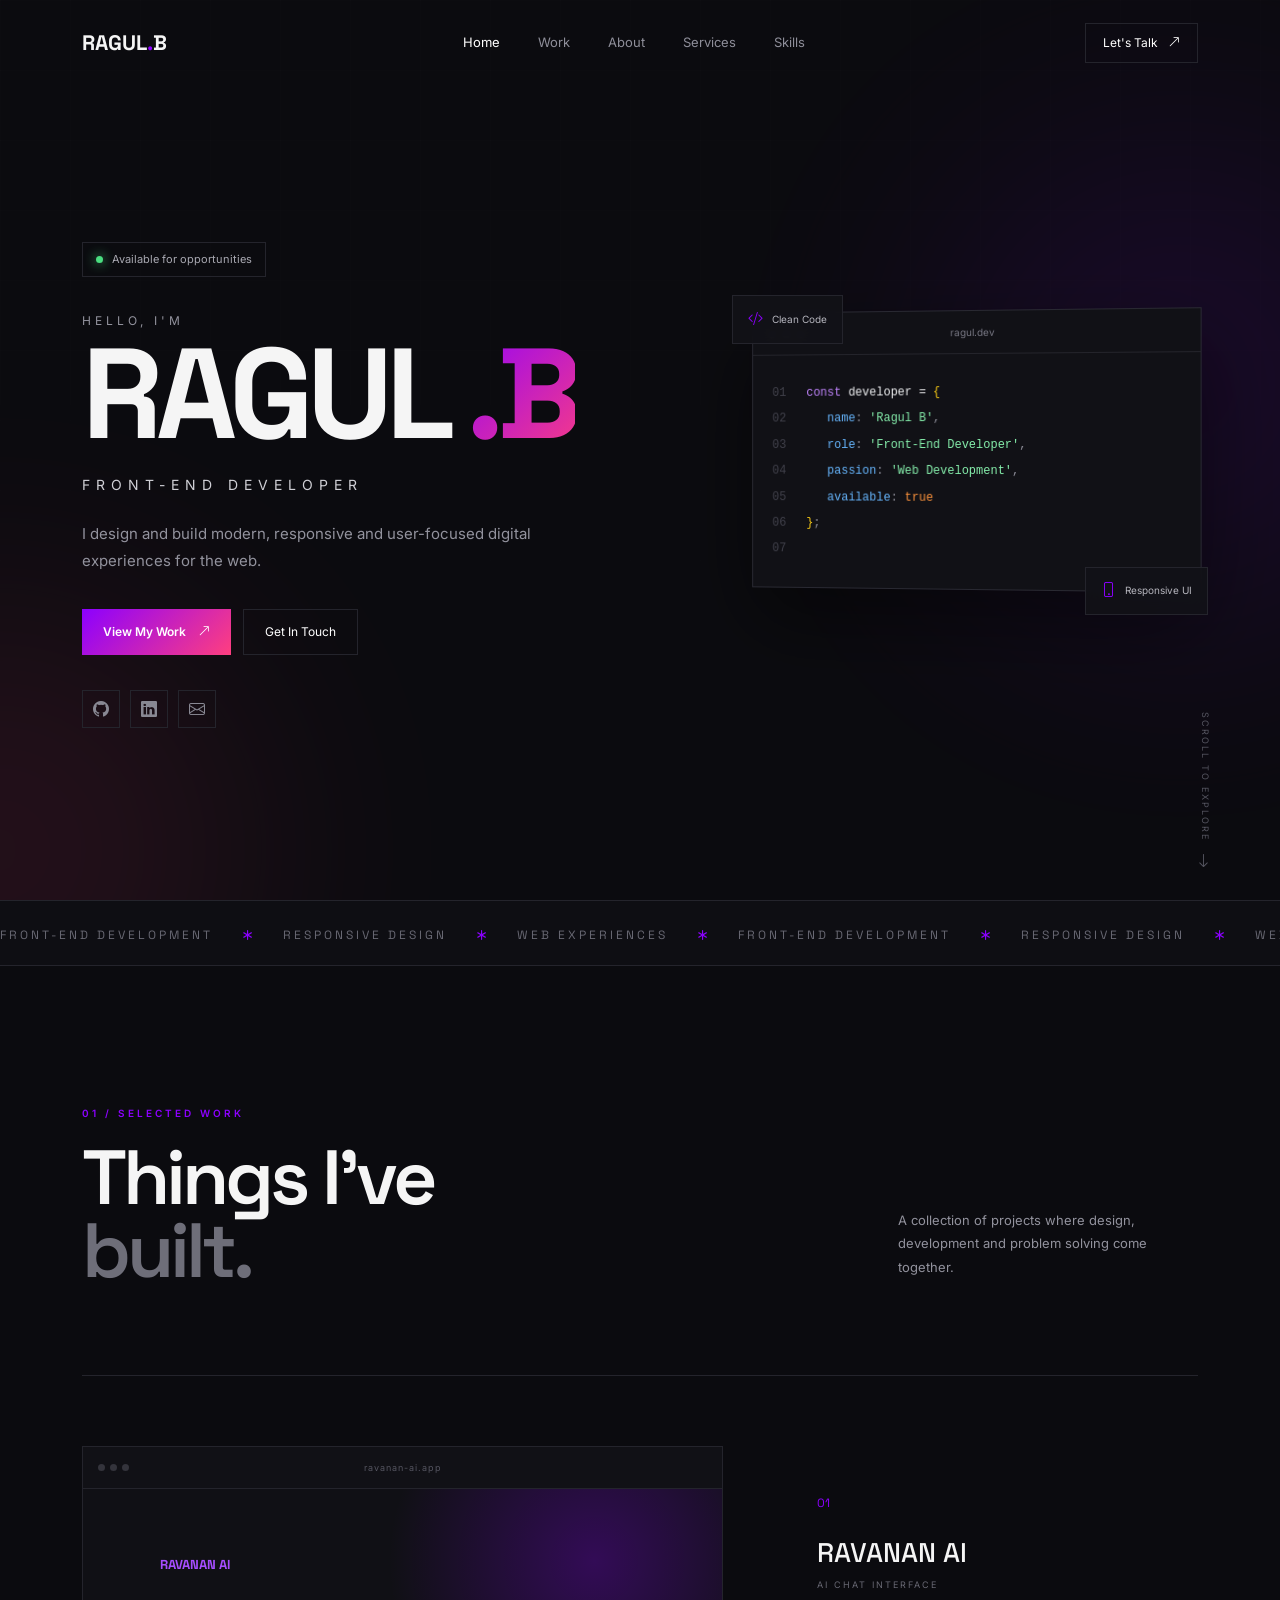
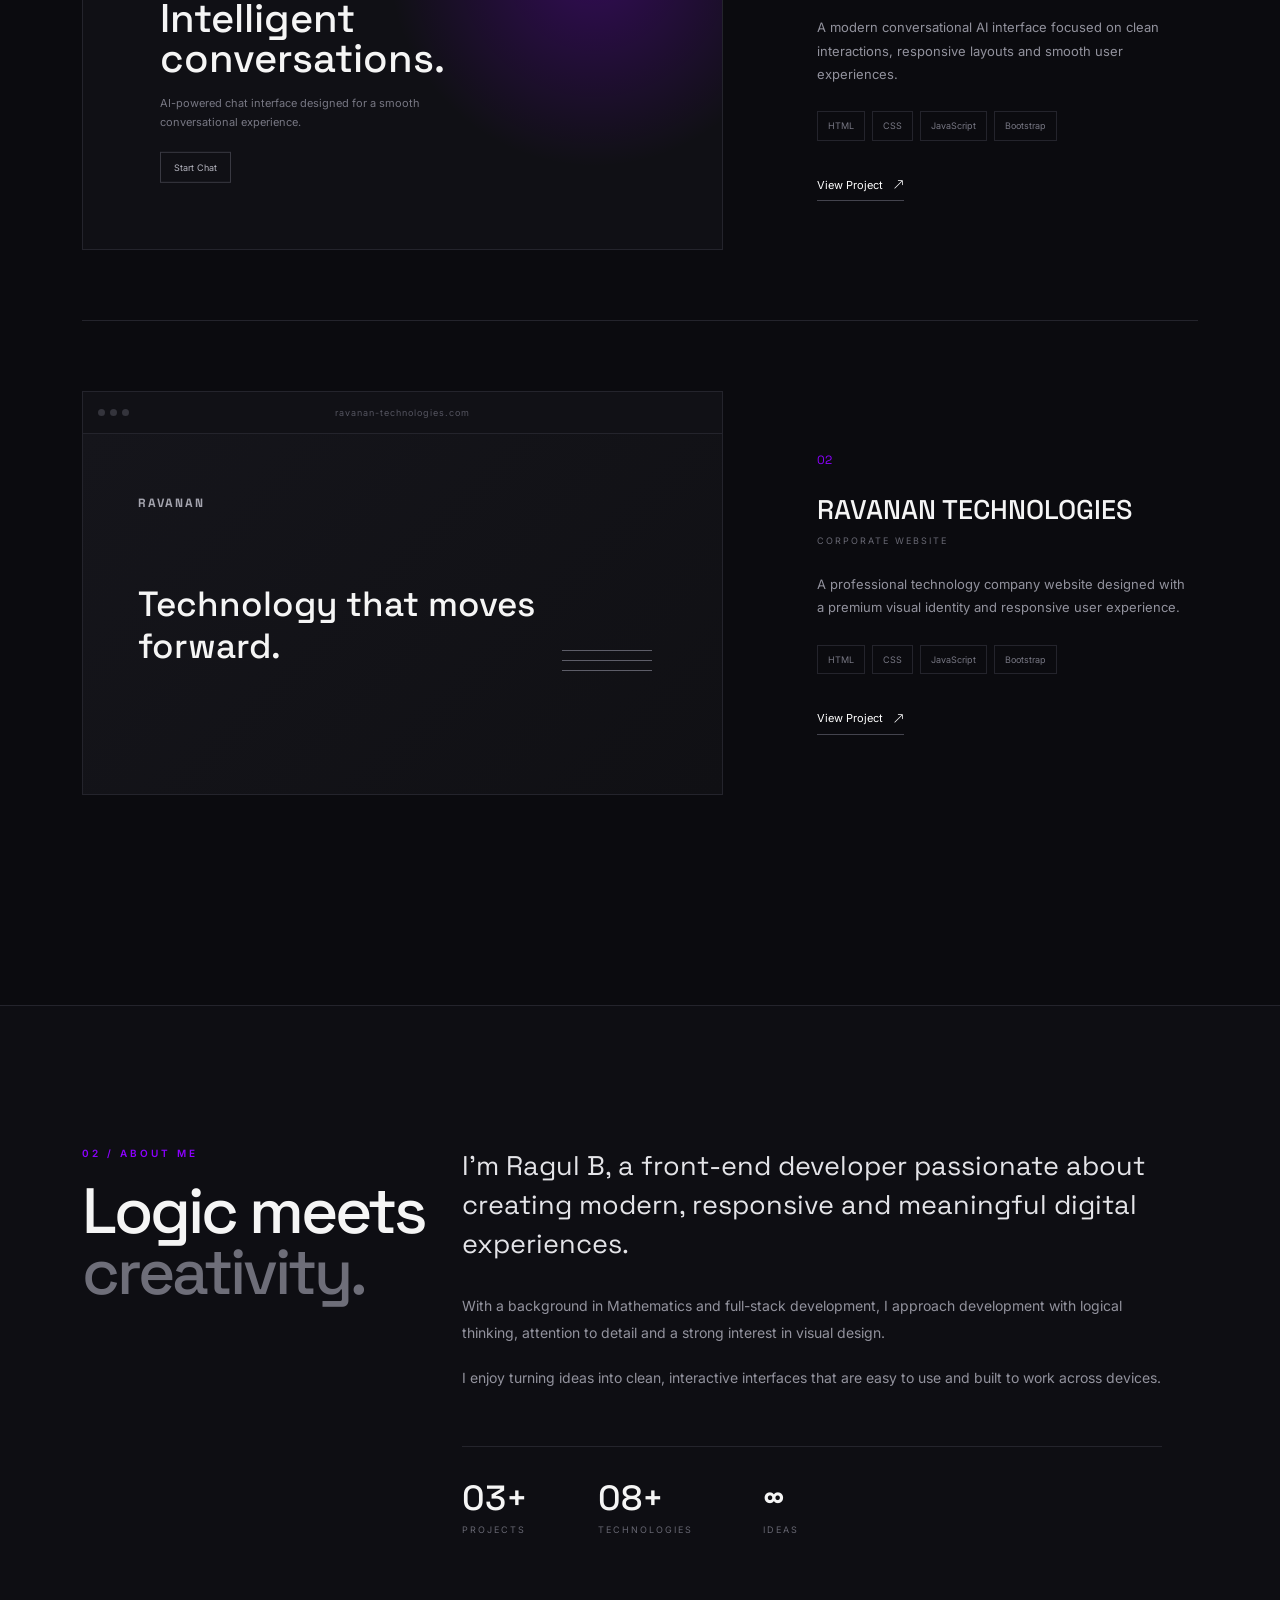
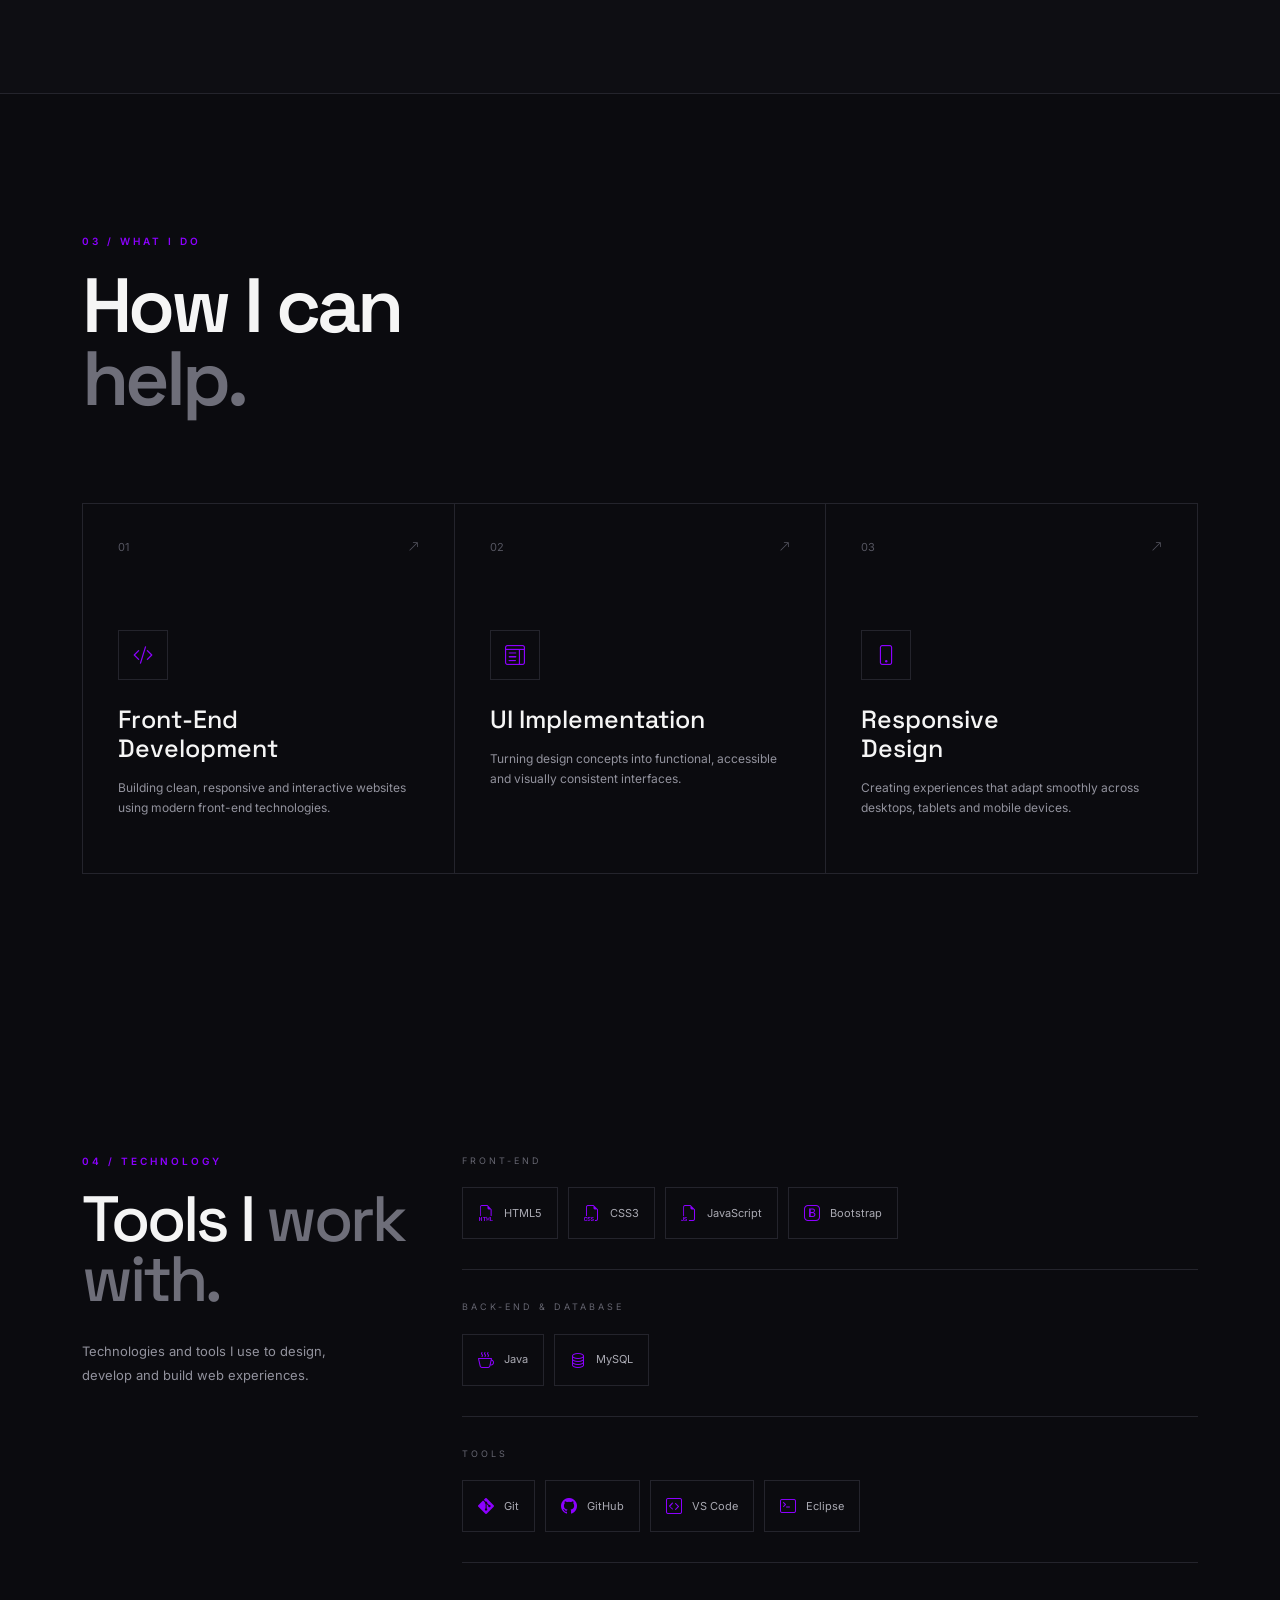
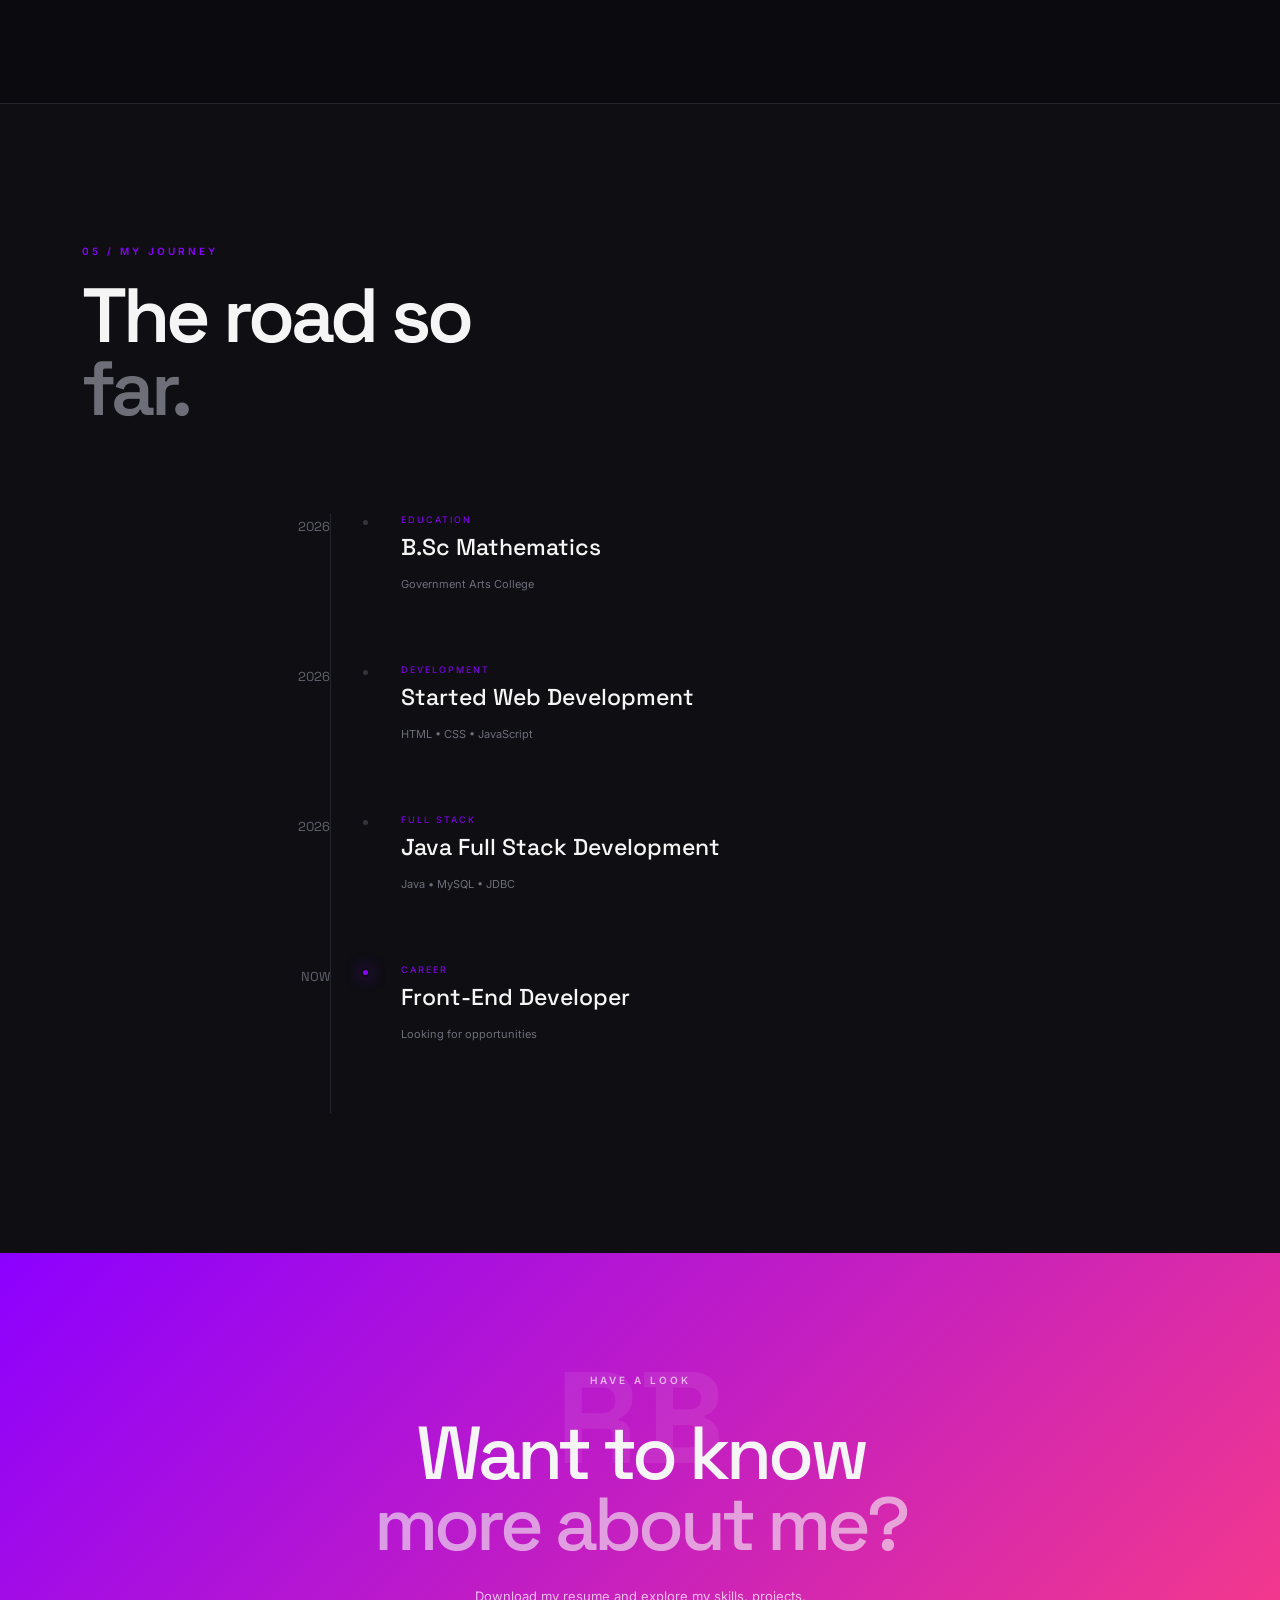
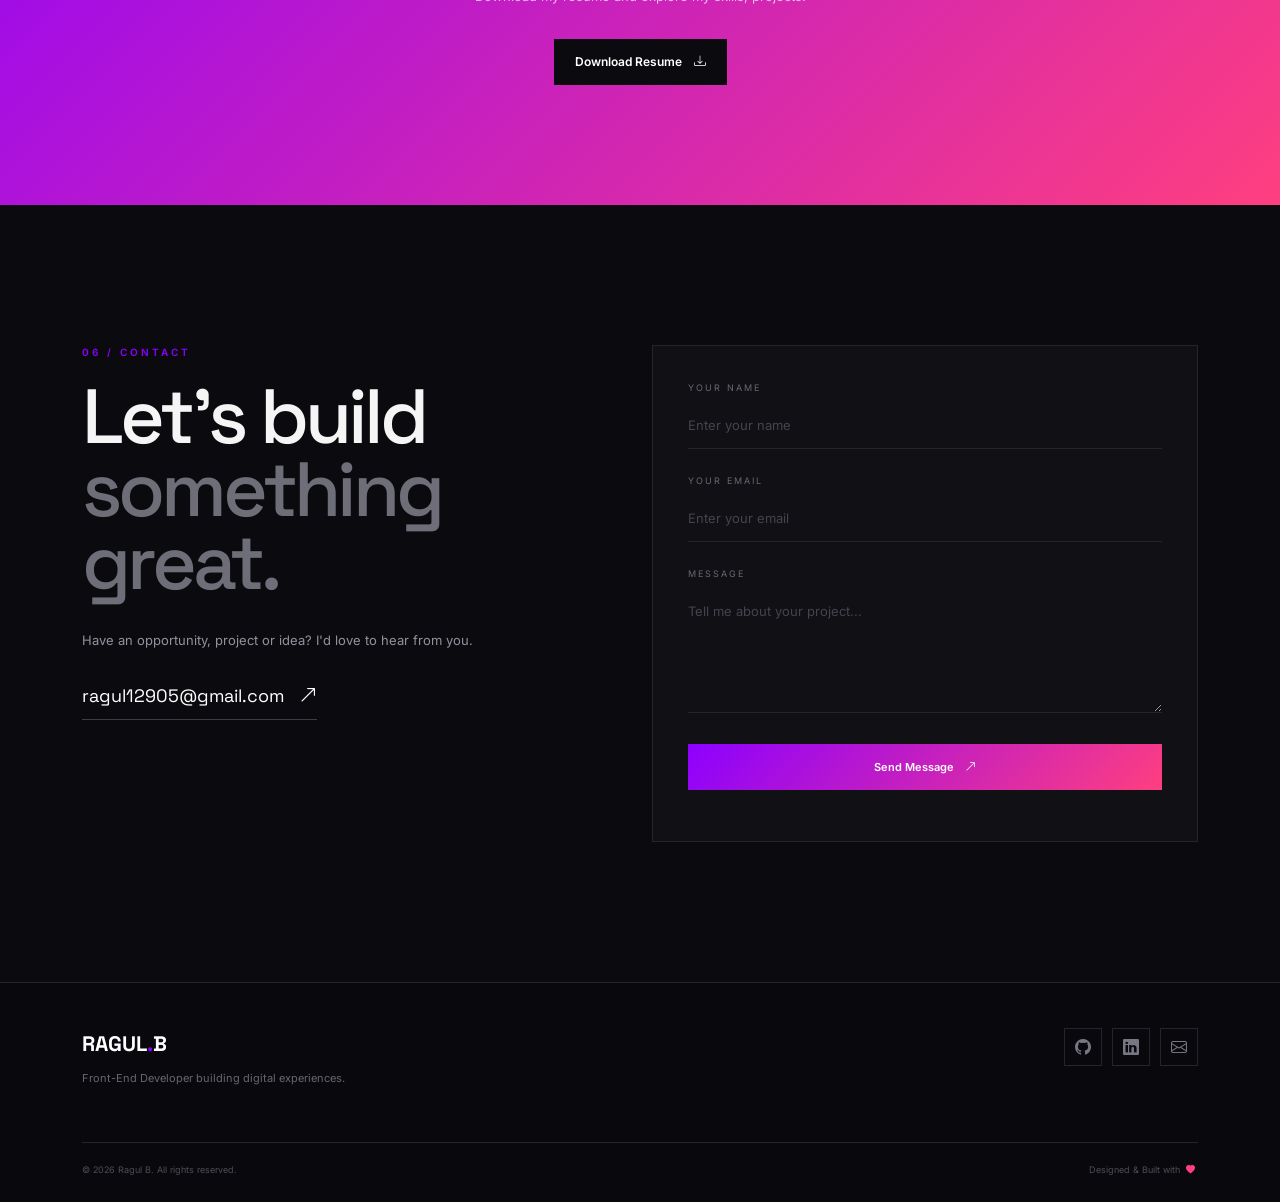
==== index.html @ b310d326 "Add files via upload" ====
<!DOCTYPE html>
<html lang="en">
<head>
    <meta charset="UTF-8">
    <meta name="viewport" content="width=device-width, initial-scale=1.0">
    <title>Ragul B | Portfolio</title>
    <meta name="description" content="Ragul B - Front-End Developer Portfolio. Explore projects, skills, experience and web development work.">

    <link rel="icon" href="assets/favicon.png">

    <!-- Bootstrap -->
    <link rel="stylesheet" href="https://cdn.jsdelivr.net/npm/bootstrap@5.3.3/dist/css/bootstrap.min.css" >

    <!-- Bootstrap Icons -->
    <link rel="stylesheet" href="https://cdn.jsdelivr.net/npm/bootstrap-icons@1.11.3/font/bootstrap-icons.min.css">

    <!-- Google Font -->
    <link href="https://fonts.googleapis.com/css2?family=Inter:wght@300;400;500;600;700;800&family=Space+Grotesk:wght@400;500;600;700&display=swap" rel="stylesheet">

    <link rel="stylesheet" href="style.css">
    
</head>

<body>

    <!-- PRELOADER -->

    <div id="preloader">
        <div class="loader-content">
            <div class="loader-logo">RB</div>
            <div class="loader-line">
                <span></span>
            </div>
            <p>Loading portfolio...</p>
        </div>
    </div>


    <!-- NAVBAR -->

    <nav class="navbar navbar-expand-lg fixed-top" id="mainNavbar">

        <div class="container">

            <a class="navbar-brand" href="#home">
                RAGUL<span>.</span>B
            </a>

            <button
                class="navbar-toggler"
                type="button"
                data-bs-toggle="collapse"
                data-bs-target="#navbarMenu">

                <i class="bi bi-list"></i>

            </button>

            <div class="collapse navbar-collapse" id="navbarMenu">

                <ul class="navbar-nav mx-auto">

                    <li class="nav-item">
                        <a class="nav-link active" href="#home">Home</a>
                    </li>

                    <li class="nav-item">
                        <a class="nav-link" href="#work">Work</a>
                    </li>

                    <li class="nav-item">
                        <a class="nav-link" href="#about">About</a>
                    </li>

                    <li class="nav-item">
                        <a class="nav-link" href="#services">Services</a>
                    </li>

                    <li class="nav-item">
                        <a class="nav-link" href="#skills">Skills</a>
                    </li>

                </ul>

                <a href="#contact" class="nav-contact">
                    Let's Talk
                    <i class="bi bi-arrow-up-right"></i>
                </a>

            </div>

        </div>

    </nav>


    <!-- HERO -->

    <section class="hero-section" id="home">

        <div class="hero-grid"></div>

        <div class="hero-glow hero-glow-one"></div>
        <div class="hero-glow hero-glow-two"></div>

        <div class="container">

            <div class="row align-items-center min-vh-100">

                <!-- LEFT -->

                <div class="col-lg-7">

                    <div class="hero-content">

                        <div class="availability">
                            <span class="status-dot"></span>
                            Available for opportunities
                        </div>

                        <p class="hero-small">
                            HELLO, I'M
                        </p>

                        <h1>
                            RAGUL
                            <span>.B</span>
                        </h1>

                        <div class="hero-role">
                            FRONT-END DEVELOPER
                        </div>

                        <p class="hero-description">
                            I design and build modern, responsive and
                            user-focused digital experiences for the web.
                        </p>

                        <div class="hero-buttons">

                            <a href="#work" class="btn-primary-custom">
                                View My Work
                                <i class="bi bi-arrow-up-right"></i>
                            </a>

                            <a href="#contact" class="btn-outline-custom">
                                Get In Touch
                            </a>

                        </div>

                        <div class="hero-socials">

                            <a href="https://github.com/ravanan-true" target="_blank">
                                <i class="bi bi-github"></i>
                            </a>

                            <a href="https://www.linkedin.com/in/ragul-developer/" target="_blank">
                                <i class="bi bi-linkedin"></i>
                            </a>

                            <a href="mailto:ragul12905@gmail.com">
                                <i class="bi bi-envelope"></i>
                            </a>

                        </div>

                    </div>

                </div>


                <!-- RIGHT -->

                <div class="col-lg-5">

                    <div class="hero-visual">

                        <div class="code-window">

                            <div class="window-header">

                                <div class="window-buttons">
                                    <span></span>
                                    <span></span>
                                    <span></span>
                                </div>

                                <div class="window-title">
                                    ragul.dev
                                </div>

                            </div>

                            <div class="code-body">

                                <div>
                                    <span class="line-number">01</span>
                                    <span class="code-purple">const</span>
                                    <span class="code-white">developer</span>
                                    <span class="code-white">=</span>
                                    <span class="code-yellow">{</span>
                                </div>

                                <div>
                                    <span class="line-number">02</span>
                                    &nbsp;&nbsp;
                                    <span class="code-blue">name</span>:
                                    <span class="code-green">'Ragul B'</span>,
                                </div>

                                <div>
                                    <span class="line-number">03</span>
                                    &nbsp;&nbsp;
                                    <span class="code-blue">role</span>:
                                    <span class="code-green">'Front-End Developer'</span>,
                                </div>

                                <div>
                                    <span class="line-number">04</span>
                                    &nbsp;&nbsp;
                                    <span class="code-blue">passion</span>:
                                    <span class="code-green">'Web Development'</span>,
                                </div>

                                <div>
                                    <span class="line-number">05</span>
                                    &nbsp;&nbsp;
                                    <span class="code-blue">available</span>:
                                    <span class="code-orange">true</span>
                                </div>

                                <div>
                                    <span class="line-number">06</span>
                                    <span class="code-yellow">}</span>;
                                </div>

                                <div class="cursor-line">
                                    <span class="line-number">07</span>
                                    <span class="typing-cursor"></span>
                                </div>

                            </div>

                        </div>

                        <div class="floating-card card-one">
                            <i class="bi bi-code-slash"></i>
                            <span>Clean Code</span>
                        </div>

                        <div class="floating-card card-two">
                            <i class="bi bi-phone"></i>
                            <span>Responsive UI</span>
                        </div>

                    </div>

                </div>

            </div>

        </div>

        <div class="scroll-indicator">
            <span>SCROLL TO EXPLORE</span>
            <i class="bi bi-arrow-down"></i>
        </div>

    </section>


    <!-- MARQUEE -->

    <section class="marquee-section">

        <div class="marquee">

            <div class="marquee-content">

                <span>FRONT-END DEVELOPMENT</span>
                <i class="bi bi-asterisk"></i>

                <span>RESPONSIVE DESIGN</span>
                <i class="bi bi-asterisk"></i>

                <span>WEB EXPERIENCES</span>
                <i class="bi bi-asterisk"></i>

                <span>FRONT-END DEVELOPMENT</span>
                <i class="bi bi-asterisk"></i>

                <span>RESPONSIVE DESIGN</span>
                <i class="bi bi-asterisk"></i>

                <span>WEB EXPERIENCES</span>
                <i class="bi bi-asterisk"></i>

                <span>FRONT-END DEVELOPMENT</span>
                <i class="bi bi-asterisk"></i>

                <span>RESPONSIVE DESIGN</span>
                <i class="bi bi-asterisk"></i>

                <span>WEB EXPERIENCES</span>
                <i class="bi bi-asterisk"></i>

            </div>

        </div>

    </section>


    <!-- WORK -->

    <section class="section work-section" id="work">

        <div class="container">

            <div class="section-heading reveal">

                <div>
                    <p class="section-label">01 / SELECTED WORK</p>

                    <h2>
                        Things I've<br>
                        <span>built.</span>
                    </h2>
                </div>

                <p class="section-intro">
                    A collection of projects where design,
                    development and problem solving come together.
                </p>

            </div>


            <!-- PROJECT 01 -->

            <div class="project-item reveal">

                <div class="row align-items-center">

                    <div class="col-lg-7">

                        <div class="project-image">

                            <div class="project-browser">

                                <div class="browser-top">

                                    <div class="browser-dots">
                                        <span></span>
                                        <span></span>
                                        <span></span>
                                    </div>

                                    <div class="browser-address">
                                        ravanan-ai.app
                                    </div>

                                </div>

                                <div class="project-preview ravanan-preview">

                                    <div class="preview-content">

                                        <div class="preview-logo">
                                            RAVANAN AI
                                        </div>

                                        <h3>
                                            Intelligent
                                            conversations.
                                        </h3>

                                        <p>
                                            AI-powered chat interface
                                            designed for a smooth
                                            conversational experience.
                                        </p>

                                        <div class="preview-button">
                                            Start Chat
                                        </div>

                                    </div>

                                </div>

                            </div>

                        </div>

                    </div>


                    <div class="col-lg-5">

                        <div class="project-details">

                            <p class="project-number">01</p>

                            <h3>RAVANAN AI</h3>

                            <p class="project-type">
                                AI CHAT INTERFACE
                            </p>

                            <p class="project-description">
                                A modern conversational AI interface
                                focused on clean interactions,
                                responsive layouts and smooth user
                                experiences.
                            </p>

                            <div class="tech-list">

                                <span>HTML</span>
                                <span>CSS</span>
                                <span>JavaScript</span>
                                <span>Bootstrap</span>

                            </div>

                            <a href="https://ravanan-ai-green.vercel.app/" class="project-link">
                                View Project
                                <i class="bi bi-arrow-up-right"></i>
                            </a>

                        </div>

                    </div>

                </div>

            </div>



<!-- 
            PROJECT 02 

            <div class="project-item reveal">

                <div class="row align-items-center flex-lg-row-reverse">

                    <div class="col-lg-7">

                        <div class="project-image">

                            <div class="project-browser">

                                <div class="browser-top">

                                    <div class="browser-dots">
                                        <span></span>
                                        <span></span>
                                        <span></span>
                                    </div>

                                    <div class="browser-address">
                                        resumebuilder.app
                                    </div>

                                </div>

                                <div class="project-preview resume-preview">

                                    <div class="resume-ui">

                                        <div class="resume-sidebar"></div>

                                        <div class="resume-content">

                                            <div class="resume-title"></div>

                                            <div class="resume-line"></div>
                                            <div class="resume-line short"></div>

                                            <div class="resume-boxes">
                                                <span></span>
                                                <span></span>
                                                <span></span>
                                            </div>

                                        </div>

                                    </div>

                                </div>

                            </div>

                        </div>

                    </div>


                    <div class="col-lg-5">

                        <div class="project-details">

                            <p class="project-number">02</p>

                            <h3>RESUME BUILDER</h3>

                            <p class="project-type">
                                WEB APPLICATION
                            </p>

                            <p class="project-description">
                                An interactive resume creation platform
                                that allows users to build professional
                                resumes through a simple interface.
                            </p>

                            <div class="tech-list">

                                <span>HTML</span>
                                <span>CSS</span>
                                <span>JavaScript</span>
                                <span>Bootstrap</span>

                            </div>

                            <a href="#" class="project-link">
                                View Project
                                <i class="bi bi-arrow-up-right"></i>
                            </a>

                        </div>

                    </div>

                </div>

            </div>


            -->


        

            <!-- PROJECT 03 -->

            <div class="project-item reveal">

                <div class="row align-items-center">

                    <div class="col-lg-7">

                        <div class="project-image">

                            <div class="project-browser">

                                <div class="browser-top">

                                    <div class="browser-dots">
                                        <span></span>
                                        <span></span>
                                        <span></span>
                                    </div>

                                    <div class="browser-address">
                                        ravanan-technologies.com
                                    </div>

                                </div>

                                <div class="project-preview company-preview">

                                    <div class="company-preview-content">

                                        <span>RAVANAN</span>

                                        <h3>
                                            Technology that
                                            moves forward.
                                        </h3>

                                        <div class="company-lines">
                                            <span></span>
                                            <span></span>
                                            <span></span>
                                        </div>

                                    </div>

                                </div>

                            </div>

                        </div>

                    </div>


                    <div class="col-lg-5">

                        <div class="project-details">

                            <p class="project-number">02</p>

                            <h3>RAVANAN TECHNOLOGIES</h3>

                            <p class="project-type">
                                CORPORATE WEBSITE
                            </p>

                            <p class="project-description">
                                A professional technology company
                                website designed with a premium visual
                                identity and responsive user experience.
                            </p>

                            <div class="tech-list">

                                <span>HTML</span>
                                <span>CSS</span>
                                <span>JavaScript</span>
                                <span>Bootstrap</span>

                            </div>

                            <a href="https://ravanan-true.github.io/ravanan-technologies/" class="project-link" target="_blank">
                                View Project
                                <i class="bi bi-arrow-up-right"></i>
                            </a>

                        </div>

                    </div>

                </div>

            </div>

        </div>

    </section>


    <!-- ABOUT -->

    <section class="section about-section" id="about">

        <div class="container">

            <div class="row">

                <div class="col-lg-4 reveal">

                    <p class="section-label">
                        02 / ABOUT ME
                    </p>

                    <h2 class="about-title">
                        Logic meets
                        <span>creativity.</span>
                    </h2>

                </div>


                <div class="col-lg-8">

                    <div class="about-content reveal">

                        <p class="about-large">
                            I'm Ragul B, a front-end developer
                            passionate about creating modern,
                            responsive and meaningful digital
                            experiences.
                        </p>

                        <p>
                            With a background in Mathematics and
                            full-stack development, I approach
                            development with logical thinking,
                            attention to detail and a strong interest
                            in visual design.
                        </p>

                        <p>
                            I enjoy turning ideas into clean,
                            interactive interfaces that are easy to
                            use and built to work across devices.
                        </p>

                        <div class="stats-row">

                            <div class="stat">

                                <h3>03+</h3>
                                <p>Projects</p>

                            </div>

                            <div class="stat">

                                <h3>08+</h3>
                                <p>Technologies</p>

                            </div>

                            <div class="stat">

                                <h3>∞</h3>
                                <p>Ideas</p>

                            </div>

                        </div>

                    </div>

                </div>

            </div>

        </div>

    </section>


    <!-- SERVICES -->

    <section class="section services-section" id="services">

        <div class="container">

            <div class="section-heading reveal">

                <div>

                    <p class="section-label">
                        03 / WHAT I DO
                    </p>

                    <h2>
                        How I can<br>
                        <span>help.</span>
                    </h2>

                </div>

            </div>


            <div class="services-grid">

                <div class="service-card reveal">

                    <div class="service-top">

                        <span>01</span>

                        <i class="bi bi-arrow-up-right"></i>

                    </div>

                    <div class="service-icon">
                        <i class="bi bi-code-slash"></i>
                    </div>

                    <h3>
                        Front-End
                        Development
                    </h3>

                    <p>
                        Building clean, responsive and interactive
                        websites using modern front-end technologies.
                    </p>

                </div>


                <div class="service-card reveal">

                    <div class="service-top">

                        <span>02</span>

                        <i class="bi bi-arrow-up-right"></i>

                    </div>

                    <div class="service-icon">
                        <i class="bi bi-layout-text-window"></i>
                    </div>

                    <h3>
                        UI
                        Implementation
                    </h3>

                    <p>
                        Turning design concepts into functional,
                        accessible and visually consistent interfaces.
                    </p>

                </div>


                <div class="service-card reveal">

                    <div class="service-top">

                        <span>03</span>

                        <i class="bi bi-arrow-up-right"></i>

                    </div>

                    <div class="service-icon">
                        <i class="bi bi-phone"></i>
                    </div>

                    <h3>
                        Responsive
                        Design
                    </h3>

                    <p>
                        Creating experiences that adapt smoothly
                        across desktops, tablets and mobile devices.
                    </p>

                </div>

            </div>

        </div>

    </section>


    <!-- SKILLS -->

    <section class="section skills-section" id="skills">

        <div class="container">

            <div class="row">

                <div class="col-lg-4 reveal">

                    <p class="section-label">
                        04 / TECHNOLOGY
                    </p>

                    <h2 class="skills-title">
                        Tools I
                        <span>work with.</span>
                    </h2>

                    <p class="skills-description">
                        Technologies and tools I use to design,
                        develop and build web experiences.
                    </p>

                </div>


                <div class="col-lg-8">

                    <div class="skills-wrapper reveal">

                        <div class="skill-category">

                            <p>FRONT-END</p>

                            <div class="skill-items">

                                <div class="skill-item">
                                    <i class="bi bi-filetype-html"></i>
                                    <span>HTML5</span>
                                </div>

                                <div class="skill-item">
                                    <i class="bi bi-filetype-css"></i>
                                    <span>CSS3</span>
                                </div>

                                <div class="skill-item">
                                    <i class="bi bi-filetype-js"></i>
                                    <span>JavaScript</span>
                                </div>

                                <div class="skill-item">
                                    <i class="bi bi-bootstrap"></i>
                                    <span>Bootstrap</span>
                                </div>

                            </div>

                        </div>


                        <div class="skill-category">

                            <p>BACK-END & DATABASE</p>

                            <div class="skill-items">

                                <div class="skill-item">
                                    <i class="bi bi-cup-hot"></i>
                                    <span>Java</span>
                                </div>

                                <div class="skill-item">
                                    <i class="bi bi-database"></i>
                                    <span>MySQL</span>
                                </div>

                            </div>

                        </div>


                        <div class="skill-category">

                            <p>TOOLS</p>

                            <div class="skill-items">

                                <div class="skill-item">
                                    <i class="bi bi-git"></i>
                                    <span>Git</span>
                                </div>

                                <div class="skill-item">
                                    <i class="bi bi-github"></i>
                                    <span>GitHub</span>
                                </div>

                                <div class="skill-item">
                                    <i class="bi bi-code-square"></i>
                                    <span>VS Code</span>
                                </div>

                                <div class="skill-item">
                                    <i class="bi bi-terminal"></i>
                                    <span>Eclipse</span>
                                </div>

                            </div>

                        </div>

                    </div>

                </div>

            </div>

        </div>

    </section>


    <!-- JOURNEY -->

    <section class="section journey-section" id="journey">

        <div class="container">

            <div class="section-heading reveal">

                <div>

                    <p class="section-label">
                        05 / MY JOURNEY
                    </p>

                    <h2>
                        The road so<br>
                        <span>far.</span>
                    </h2>

                </div>

            </div>


            <div class="timeline">

                <div class="timeline-item reveal">

                    <div class="timeline-year">
                        2026
                    </div>

                    <div class="timeline-dot"></div>

                    <div class="timeline-content">

                        <p>EDUCATION</p>

                        <h3>
                            B.Sc Mathematics
                        </h3>

                        <span>
                            Government Arts College
                        </span>

                    </div>

                </div>


                <div class="timeline-item reveal">

                    <div class="timeline-year">
                        2026
                    </div>

                    <div class="timeline-dot"></div>

                    <div class="timeline-content">

                        <p>DEVELOPMENT</p>

                        <h3>
                            Started Web Development
                        </h3>

                        <span>
                            HTML • CSS • JavaScript
                        </span>

                    </div>

                </div>


                <div class="timeline-item reveal">

                    <div class="timeline-year">
                        2026
                    </div>

                    <div class="timeline-dot"></div>

                    <div class="timeline-content">

                        <p>FULL STACK</p>

                        <h3>
                            Java Full Stack Development
                        </h3>

                        <span>
                            Java • MySQL • JDBC
                        </span>

                    </div>

                </div>


                <div class="timeline-item current reveal">

                    <div class="timeline-year">
                        NOW
                    </div>

                    <div class="timeline-dot"></div>

                    <div class="timeline-content">

                        <p>CAREER</p>

                        <h3>
                            Front-End Developer
                        </h3>

                        <span>
                            Looking for opportunities
                        </span>

                    </div>

                </div>

            </div>

        </div>

    </section>


    <!-- RESUME CTA -->

    <section class="resume-section">

        <div class="container">

            <div class="resume-box reveal">

                <div class="resume-decoration">
                    RB
                </div>

                <p class="section-label">
                    HAVE A LOOK
                </p>

                <h2>
                    Want to know<br>
                    <span>more about me?</span>
                </h2>

                <p>
                    Download my resume and explore my skills,
                    projects.
                </p>

                <a href="Ragul Resume.pdf" class="btn-primary-custom" download>
                     Download Resume
                    <i class="bi bi-download"></i>

                </a>

            </div>

        </div>

    </section>


    <!-- =========================================================
         CONTACT
    ========================================================= -->

    <section class="section contact-section" id="contact" >

        <div class="container">

            <div class="row">

                <div class="col-lg-6 reveal">

                    <p class="section-label">
                        06 / CONTACT
                    </p>

                    <h2 class="contact-title">
                        Let's build<br>
                        <span>something great.</span>
                    </h2>

                    <p class="contact-description">
                        Have an opportunity, project or idea?
                        I'd love to hear from you.
                    </p>

                    <a href="mailto:ragul12905l@gmail.com"
                       class="email-link">

                        ragul12905@gmail.com

                        <i class="bi bi-arrow-up-right"></i>

                    </a>

                </div>


                <div class="col-lg-6">

                    <form class="contact-form reveal" id="contactForm"
                        action="https://formsubmit.co/ragul12905@gmail.com" method="POST">

                        <div class="form-group">

                            <label for="name">
                                YOUR NAME
                            </label>

                            <input type="text" id="name" name="name" placeholder="Enter your name" required>

                        </div>


                        <div class="form-group">

                            <label for="email">
                                YOUR EMAIL
                            </label>

                            <input type="email" id="email" name="email" placeholder="Enter your email" required>

                        </div>


                        <div class="form-group">

                            <label for="message">
                                MESSAGE
                            </label>

                            <textarea id="message" name="message" rows="5" placeholder="Tell me about your project..." required></textarea>

                        </div>


                        <button type="submit" class="form-submit">

                            Send Message

                            <i class="bi bi-arrow-up-right"></i>

                        </button>

                        <p id="formMessage"></p>

                    </form>

                </div>

            </div>

        </div>

    </section>


    <!-- FOOTER -->

    <footer>

        <div class="container">

            <div class="footer-top">

                <div>

                    <a href="#home" class="footer-logo">
                        RAGUL<span>.</span>B
                    </a>

                    <p>
                        Front-End Developer building
                        digital experiences.
                    </p>

                </div>


                <div class="footer-socials">

                    <a href="#" target="_blank">
                        <i class="bi bi-github"></i>
                    </a>

                    <a href="#" target="_blank">
                        <i class="bi bi-linkedin"></i>
                    </a>

                    <a href="mailto:ragul12905@gmail.com">
                        <i class="bi bi-envelope"></i>
                    </a>

                </div>

            </div>


            <div class="footer-bottom">

                <span>
                    © 2026 Ragul B. All rights reserved.
                </span>

                <span>
                    Designed & Built with <i class="bi bi-heart-fill"></i>
                </span>

            </div>

        </div>

    </footer>


    <!-- BACK TO TOP -->

    <button id="backToTop">

        <i class="bi bi-arrow-up"></i>

    </button>


<!-- Bootstrap JS -->

<script
    src="https://cdn.jsdelivr.net/npm/bootstrap@5.3.3/dist/js/bootstrap.bundle.min.js">
</script>

<!-- Custom JS -->

<script src="script.js"></script>

</body>
</html>
---- style.css ----
/* =========================================================
   RESET
========================================================= */

* {
    margin: 0;
    padding: 0;
    box-sizing: border-box;
}

html {
    scroll-behavior: smooth;
}

body {
    font-family: "Inter", sans-serif;
    background: #0b0b0f;
    color: #f5f5f5;
    overflow-x: hidden;
}

a {
    text-decoration: none;
}

button,
input,
textarea {
    font-family: inherit;
}


/* =========================================================
   VARIABLES
========================================================= */

:root {

    --bg: #0b0b0f;
    --surface: #121218;
    --surface-light: #18181f;

    --text: #f5f5f5;
    --muted: #92929d;

    --purple: #8c00ff;
    --pink: #ff3f7f;

    --border: #24242c;

    --gradient: linear-gradient(
        135deg,
        #8c00ff,
        #ff3f7f
    );
}


/* =========================================================
   PRELOADER
========================================================= */

#preloader {

    position: fixed;

    inset: 0;

    z-index: 9999;

    background: var(--bg);

    display: flex;

    justify-content: center;

    align-items: center;

    transition: opacity 0.6s ease,
                visibility 0.6s ease;
}

#preloader.hide {

    opacity: 0;

    visibility: hidden;
}

.loader-content {

    text-align: center;
}

.loader-logo {

    width: 65px;

    height: 65px;

    border: 1px solid var(--purple);

    display: flex;

    align-items: center;

    justify-content: center;

    margin: auto;

    font-family: "Space Grotesk";

    font-weight: 700;

    font-size: 20px;

    background: rgba(140, 0, 255, 0.08);

}

.loader-line {

    width: 180px;

    height: 2px;

    background: #202027;

    margin: 25px auto 15px;

    overflow: hidden;
}

.loader-line span {

    display: block;

    width: 0;

    height: 100%;

    background: var(--gradient);

    animation: loader 1.5s ease forwards;
}

.loader-content p {

    color: var(--muted);

    font-size: 11px;

    letter-spacing: 2px;

    text-transform: uppercase;
}

@keyframes loader {

    to {
        width: 100%;
    }
}


/* =========================================================
   NAVBAR
========================================================= */

.navbar {

    padding: 22px 0;

    transition: 0.3s ease;
}

.navbar.scrolled {

    padding: 14px 0;

    background: rgba(11, 11, 15, 0.85);

    backdrop-filter: blur(15px);

    border-bottom: 1px solid var(--border);
}

.navbar-brand {

    font-family: "Space Grotesk";

    font-size: 21px;

    font-weight: 700;

    color: var(--text);
}

.navbar-brand span,
.footer-logo span {

    color: var(--purple);
}

.navbar-nav {

    gap: 8px;
}

.nav-link {

    color: #8e8e99 !important;

    font-size: 13px;

    padding: 8px 15px !important;

    transition: 0.3s ease;
}

.nav-link:hover,
.nav-link.active {

    color: white !important;
}

.nav-contact {

    color: white;

    border: 1px solid var(--border);

    padding: 10px 17px;

    font-size: 12px;

    transition: 0.3s ease;
}

.nav-contact:hover {

    border-color: var(--purple);

    background: rgba(140, 0, 255, 0.08);
}

.nav-contact i {

    margin-left: 7px;
}

.navbar-toggler {

    color: white;

    border: 1px solid var(--border);

    padding: 5px 9px;
}

.navbar-toggler i {

    font-size: 22px;
}


/* =========================================================
   HERO
========================================================= */

.hero-section {

    position: relative;

    min-height: 100vh;

    display: flex;

    align-items: center;

    overflow: hidden;
}

.hero-grid {

    position: absolute;

    inset: 0;

    opacity: 0.22;

    background-image:

        linear-gradient(
            rgba(255,255,255,0.035) 1px,
            transparent 1px
        ),

        linear-gradient(
            90deg,
            rgba(255,255,255,0.035) 1px,
            transparent 1px
        );

    background-size: 70px 70px;

    mask-image: linear-gradient(
        to bottom,
        black,
        transparent 90%
    );
}

.hero-glow {

    position: absolute;

    width: 500px;

    height: 500px;

    border-radius: 50%;

    filter: blur(120px);

    opacity: 0.10;

    pointer-events: none;
}

.hero-glow-one {

    background: var(--purple);

    right: -150px;

    top: 15%;
}

.hero-glow-two {

    background: var(--pink);

    left: -250px;

    bottom: -200px;
}

.hero-content {

    position: relative;

    z-index: 2;

    padding-top: 70px;
}

.availability {

    display: inline-flex;

    align-items: center;

    gap: 9px;

    color: #a8a8b1;

    border: 1px solid var(--border);

    padding: 8px 13px;

    font-size: 11px;

    margin-bottom: 35px;
}

.status-dot {

    width: 7px;

    height: 7px;

    background: #4ade80;

    border-radius: 50%;

    box-shadow: 0 0 12px #4ade80;
}

.hero-small {

    font-size: 12px;

    letter-spacing: 4px;

    color: var(--muted);

    margin-bottom: 10px;
}

.hero-content h1 {

    font-family: "Space Grotesk";

    font-size: clamp(70px, 10vw, 145px);

    line-height: 0.85;

    letter-spacing: -7px;

    font-weight: 700;

    margin-bottom: 25px;
}

.hero-content h1 span {

    background: var(--gradient);

    background-clip: text;

    -webkit-background-clip: text;

    -webkit-text-fill-color: transparent;
}

.hero-role {

    font-size: 14px;

    letter-spacing: 6px;

    color: #d0d0d6;

    margin-bottom: 25px;
}

.hero-description {

    max-width: 520px;

    color: var(--muted);

    line-height: 1.8;

    font-size: 15px;

    margin-bottom: 35px;
}

.hero-buttons {

    display: flex;

    gap: 12px;

    flex-wrap: wrap;
}

.btn-primary-custom {

    display: inline-flex;

    align-items: center;

    gap: 12px;

    padding: 14px 21px;

    color: white;

    background: var(--gradient);

    font-size: 12px;

    font-weight: 600;

    transition: 0.3s ease;
}

.btn-primary-custom:hover {

    color: white;

    transform: translateY(-3px);

    box-shadow: 0 10px 30px rgba(140, 0, 255, 0.22);
}

.btn-outline-custom {

    display: inline-flex;

    align-items: center;

    padding: 13px 21px;

    color: white;

    border: 1px solid var(--border);

    font-size: 12px;

    transition: 0.3s ease;
}

.btn-outline-custom:hover {

    color: white;

    border-color: #555563;

    transform: translateY(-3px);
}

.hero-socials {

    display: flex;

    gap: 10px;

    margin-top: 35px;
}

.hero-socials a {

    width: 38px;

    height: 38px;

    display: flex;

    align-items: center;

    justify-content: center;

    border: 1px solid var(--border);

    color: #888893;

    transition: 0.3s ease;
}

.hero-socials a:hover {

    color: white;

    border-color: var(--purple);

    transform: translateY(-3px);
}


/* =========================================================
   CODE WINDOW
========================================================= */

.hero-visual {

    position: relative;

    height: 470px;

    display: flex;

    align-items: center;

    justify-content: center;
}

.code-window {

    width: 100%;

    max-width: 480px;

    background: #111116;

    border: 1px solid #292932;

    box-shadow:
        0 35px 80px rgba(0,0,0,0.5);

    transform: perspective(1000px)
               rotateY(-5deg);

    transition: 0.5s ease;
}

.code-window:hover {

    transform:
        perspective(1000px)
        rotateY(0deg)
        translateY(-7px);
}

.window-header {

    height: 43px;

    display: flex;

    align-items: center;

    border-bottom: 1px solid #24242b;

    padding: 0 15px;

    position: relative;
}

.window-buttons {

    display: flex;

    gap: 6px;
}

.window-buttons span {

    width: 9px;

    height: 9px;

    border-radius: 50%;

    background: #34343c;
}

.window-title {

    position: absolute;

    left: 50%;

    transform: translateX(-50%);

    font-size: 10px;

    color: #777783;
}

.code-body {

    padding: 25px 20px;

    font-family: "Courier New", monospace;

    font-size: 12px;

    line-height: 2.2;

    color: #8d8d98;
}

.line-number {

    display: inline-block;

    width: 28px;

    color: #41414b;
}

.code-purple {
    color: #c084fc;
}

.code-blue {
    color: #67b7ff;
}

.code-green {
    color: #86efac;
}

.code-yellow {
    color: #facc15;
}

.code-orange {
    color: #fb923c;
}

.code-white {
    color: #f3f4f6;
}

.typing-cursor {

    display: inline-block;

    width: 6px;

    height: 14px;

    background: var(--purple);

    vertical-align: middle;

    animation: blink 1s infinite;
}

@keyframes blink {

    50% {
        opacity: 0;
    }
}

.floating-card {

    position: absolute;

    background: rgba(18,18,24,0.9);

    backdrop-filter: blur(10px);

    border: 1px solid var(--border);

    padding: 12px 15px;

    display: flex;

    align-items: center;

    gap: 9px;

    font-size: 10px;

    color: #b5b5bd;

    animation: float 4s ease-in-out infinite;
}

.floating-card i {

    color: var(--purple);

    font-size: 15px;
}

.card-one {

    left: -15px;

    top: 80px;
}

.card-two {

    right: -10px;

    bottom: 70px;

    animation-delay: 1s;
}

@keyframes float {

    0%,100% {
        transform: translateY(0);
    }

    50% {
        transform: translateY(-10px);
    }
}

.scroll-indicator {

    position: absolute;

    bottom: 30px;

    right: 5%;

    display: flex;

    align-items: center;

    gap: 12px;

    color: #555560;

    font-size: 9px;

    letter-spacing: 2px;

    writing-mode: vertical-rl;
}

.scroll-indicator i {

    font-size: 15px;
}


/* =========================================================
   MARQUEE
========================================================= */

.marquee-section {

    border-top: 1px solid var(--border);

    border-bottom: 1px solid var(--border);

    overflow: hidden;

    padding: 20px 0;

    background: #0e0e13;
}

.marquee {

    white-space: nowrap;
}

.marquee-content {

    display: inline-flex;

    align-items: center;

    gap: 30px;

    animation: marquee 25s linear infinite;

    min-width: max-content;
}

.marquee-content span {

    font-family: "Space Grotesk";

    font-size: 12px;

    letter-spacing: 3px;

    color: #686873;
}

.marquee-content i {

    color: var(--purple);

    font-size: 10px;
}

@keyframes marquee {

    from {
        transform: translateX(0);
    }

    to {
        transform: translateX(-50%);
    }
}


/* =========================================================
   COMMON SECTION
========================================================= */

.section {

    padding: 140px 0;
}

.section-heading {

    display: flex;

    justify-content: space-between;

    align-items: flex-end;

    margin-bottom: 80px;
}

.section-label {

    color: var(--purple);

    font-size: 10px;

    letter-spacing: 3px;

    font-weight: 600;

    margin-bottom: 20px;
}

.section-heading h2 {

    font-family: "Space Grotesk";

    font-size: clamp(45px, 6vw, 80px);

    line-height: 0.95;

    letter-spacing: -4px;

    font-weight: 600;
}

.section-heading h2 span,
.about-title span,
.skills-title span,
.contact-title span {

    color: #6e6e79;
}

.section-intro {

    max-width: 300px;

    color: var(--muted);

    line-height: 1.8;

    font-size: 13px;
}


/* =========================================================
   PROJECTS
========================================================= */

.project-item {

    padding: 70px 0;

    border-top: 1px solid var(--border);
}

.project-image {

    overflow: hidden;

    transition: 0.5s ease;
}

.project-item:hover .project-image {

    transform: translateY(-8px);
}

.project-browser {

    border: 1px solid var(--border);

    background: #111116;

    overflow: hidden;
}

.browser-top {

    height: 42px;

    display: flex;

    align-items: center;

    padding: 0 15px;

    border-bottom: 1px solid var(--border);

    position: relative;
}

.browser-dots {

    display: flex;

    gap: 5px;
}

.browser-dots span {

    width: 7px;

    height: 7px;

    border-radius: 50%;

    background: #34343c;
}

.browser-address {

    position: absolute;

    left: 50%;

    transform: translateX(-50%);

    color: #555560;

    font-size: 9px;

    letter-spacing: 1px;
}

.project-preview {

    min-height: 360px;

    position: relative;

    overflow: hidden;
}

.ravanan-preview {

    background:
        radial-gradient(
            circle at 80% 20%,
            rgba(140,0,255,0.28),
            transparent 35%
        ),
        #101015;
}

.preview-content {

    position: absolute;

    left: 12%;

    top: 50%;

    transform: translateY(-50%);

    max-width: 400px;
}

.preview-logo {

    color: #a64dff;

    font-family: "Space Grotesk";

    font-weight: 700;

    font-size: 13px;

    margin-bottom: 25px;
}

.preview-content h3 {

    font-family: "Space Grotesk";

    font-size: 40px;

    line-height: 1;

    margin-bottom: 15px;
}

.preview-content p {

    color: #777783;

    font-size: 11px;

    line-height: 1.7;

    max-width: 280px;

    margin-bottom: 20px;
}

.preview-button {

    display: inline-block;

    border: 1px solid #393942;

    padding: 8px 13px;

    color: #b4b4be;

    font-size: 9px;
}

.resume-preview {

    background: #141419;
}

.resume-ui {

    position: absolute;

    width: 65%;

    height: 75%;

    top: 12%;

    left: 17%;

    display: flex;

    background: #202027;

    box-shadow: 0 20px 50px rgba(0,0,0,0.4);
}

.resume-sidebar {

    width: 28%;

    background: #8c00ff;
}

.resume-content {

    padding: 30px;

    width: 72%;
}

.resume-title {

    width: 60%;

    height: 12px;

    background: #e8e8ed;

    margin-bottom: 20px;
}

.resume-line {

    width: 90%;

    height: 5px;

    background: #555560;

    margin-bottom: 8px;
}

.resume-line.short {

    width: 60%;
}

.resume-boxes {

    display: flex;

    gap: 8px;

    margin-top: 30px;
}

.resume-boxes span {

    width: 30%;

    height: 55px;

    background: #34343d;
}

.company-preview {

    background:
        linear-gradient(
            135deg,
            #15151b,
            #101014
        );
}

.company-preview-content {

    padding: 55px;

    position: relative;

    height: 100%;
}

.company-preview-content > span {

    font-family: "Space Grotesk";

    font-weight: 700;

    font-size: 12px;

    letter-spacing: 2px;

    color: #a4a4ae;
}

.company-preview-content h3 {

    font-family: "Space Grotesk";

    font-size: 35px;

    max-width: 450px;

    margin-top: 70px;
}

.company-lines {

    position: absolute;

    right: 70px;

    bottom: 50px;
}

.company-lines span {

    display: block;

    width: 90px;

    height: 1px;

    background: #5d5d68;

    margin: 9px 0;
}

.project-details {

    padding: 30px 10px 30px 70px;
}

.project-number {

    font-family: "Space Grotesk";

    color: var(--purple);

    font-size: 12px;

    margin-bottom: 25px;
}

.project-details h3 {

    font-family: "Space Grotesk";

    font-size: 27px;

    margin-bottom: 8px;
}

.project-type {

    color: #686873;

    letter-spacing: 2px;

    font-size: 9px;

    margin-bottom: 25px;
}

.project-description {

    color: var(--muted);

    line-height: 1.8;

    font-size: 13px;

    margin-bottom: 25px;
}

.tech-list {

    display: flex;

    flex-wrap: wrap;

    gap: 7px;

    margin-bottom: 30px;
}

.tech-list span {

    border: 1px solid var(--border);

    color: #777783;

    padding: 7px 10px;

    font-size: 9px;
}

.project-link {

    color: white;

    font-size: 11px;

    border-bottom: 1px solid #44444e;

    padding-bottom: 7px;

    display: inline-flex;

    gap: 10px;

    transition: 0.3s ease;
}

.project-link:hover {

    color: #b56cff;

    border-color: var(--purple);
}


/* =========================================================
   ABOUT
========================================================= */

.about-section {

    background: #0e0e13;

    border-top: 1px solid var(--border);

    border-bottom: 1px solid var(--border);
}

.about-title,
.skills-title {

    font-family: "Space Grotesk";

    font-size: clamp(45px, 5vw, 70px);

    line-height: 0.95;

    letter-spacing: -3px;
}

.about-content {

    max-width: 700px;
}

.about-large {

    font-family: "Space Grotesk";

    font-size: 27px;

    line-height: 1.45;

    color: #e4e4e8;

    margin-bottom: 30px;
}

.about-content > p:not(.about-large) {

    color: var(--muted);

    font-size: 14px;

    line-height: 1.9;

    margin-bottom: 18px;
}

.stats-row {

    display: flex;

    gap: 70px;

    margin-top: 55px;

    padding-top: 30px;

    border-top: 1px solid var(--border);
}

.stat h3 {

    font-family: "Space Grotesk";

    font-size: 35px;

    margin-bottom: 4px;
}

.stat p {

    color: #666671;

    font-size: 9px;

    letter-spacing: 2px;

    text-transform: uppercase;
}


/* =========================================================
   SERVICES
========================================================= */

.services-grid {

    display: grid;

    grid-template-columns: repeat(3, 1fr);

    border-top: 1px solid var(--border);

    border-left: 1px solid var(--border);
}

.service-card {

    padding: 35px;

    min-height: 370px;

    border-right: 1px solid var(--border);

    border-bottom: 1px solid var(--border);

    transition: 0.4s ease;

    position: relative;
}

.service-card:hover {

    background: #111117;

    transform: translateY(-5px);
}

.service-top {

    display: flex;

    justify-content: space-between;

    color: #555560;

    font-size: 11px;
}

.service-icon {

    margin-top: 75px;

    width: 50px;

    height: 50px;

    border: 1px solid var(--border);

    display: flex;

    align-items: center;

    justify-content: center;

    color: var(--purple);

    font-size: 20px;
}

.service-card h3 {

    font-family: "Space Grotesk";

    font-size: 25px;

    line-height: 1.15;

    margin-top: 25px;

    max-width: 220px;
}

.service-card p {

    color: var(--muted);

    font-size: 12px;

    line-height: 1.7;

    max-width: 300px;

    margin-top: 15px;
}


/* =========================================================
   SKILLS
========================================================= */

.skills-description {

    color: var(--muted);

    font-size: 13px;

    line-height: 1.8;

    max-width: 270px;

    margin-top: 30px;
}

.skill-category {

    padding: 30px 0;

    border-bottom: 1px solid var(--border);
}

.skill-category:first-child {

    padding-top: 0;
}

.skill-category > p {

    color: #656570;

    font-size: 9px;

    letter-spacing: 3px;

    margin-bottom: 20px;
}

.skill-items {

    display: flex;

    flex-wrap: wrap;

    gap: 10px;
}

.skill-item {

    display: flex;

    align-items: center;

    gap: 10px;

    border: 1px solid var(--border);

    padding: 13px 15px;

    color: #aaaab3;

    font-size: 11px;

    transition: 0.3s ease;
}

.skill-item i {

    color: var(--purple);

    font-size: 16px;
}

.skill-item:hover {

    color: white;

    border-color: #4c4c58;

    transform: translateY(-3px);
}


/* =========================================================
   JOURNEY
========================================================= */

.journey-section {

    background: #0e0e13;

    border-top: 1px solid var(--border);
}

.timeline {

    position: relative;

    max-width: 900px;

    margin: auto;
}

.timeline::before {

    content: "";

    position: absolute;

    left: 140px;

    top: 0;

    bottom: 0;

    width: 1px;

    background: var(--border);
}

.timeline-item {

    display: grid;

    grid-template-columns: 140px 1px 1fr;

    gap: 35px;

    min-height: 150px;

    position: relative;
}

.timeline-year {

    color: #62626d;

    font-family: "Space Grotesk";

    font-size: 13px;

    text-align: right;

    padding-top: 4px;
}

.timeline-dot {

    width: 9px;

    height: 9px;

    background: #34343d;

    border-radius: 50%;

    margin-top: 5px;

    position: relative;

    left: -4px;

    z-index: 2;

    border: 2px solid #0e0e13;
}

.timeline-item.current .timeline-dot {

    background: var(--purple);

    box-shadow: 0 0 15px rgba(140,0,255,0.6);
}

.timeline-content {

    padding-bottom: 45px;
}

.timeline-content p {

    color: var(--purple);

    font-size: 9px;

    letter-spacing: 2px;

    margin-bottom: 8px;
}

.timeline-content h3 {

    font-family: "Space Grotesk";

    font-size: 23px;

    margin-bottom: 8px;
}

.timeline-content span {

    color: #6e6e79;

    font-size: 11px;
}


/* =========================================================
   RESUME
========================================================= */

.resume-section {

    padding: 120px 0;

    background: var(--gradient);
}

.resume-box {

    text-align: center;

    max-width: 700px;

    margin: auto;

    position: relative;
}

.resume-decoration {

    font-family: "Space Grotesk";

    font-size: 130px;

    line-height: 0.7;

    font-weight: 700;

    opacity: 0.08;

    position: absolute;

    left: 50%;

    top: 0;

    transform: translateX(-50%);

    pointer-events: none;
}

.resume-box .section-label {

    color: rgba(255,255,255,0.65);

    position: relative;
}

.resume-box h2 {

    font-family: "Space Grotesk";

    font-size: clamp(45px, 6vw, 75px);

    line-height: 0.95;

    letter-spacing: -4px;

    margin: 30px 0 25px;

    position: relative;
}

.resume-box h2 span {

    opacity: 0.6;
}

.resume-box > p:not(.section-label) {

    max-width: 420px;

    margin: auto auto 30px;

    color: rgba(255,255,255,0.7);

    font-size: 13px;

    line-height: 1.8;

    position: relative;
}

.resume-box .btn-primary-custom {

    background: #0b0b0f;

    position: relative;
}

.resume-box .btn-primary-custom:hover {

    box-shadow: 0 15px 40px rgba(0,0,0,0.25);
}


/* =========================================================
   CONTACT
========================================================= */

.contact-section {

    background: #0b0b0f;
}

.contact-title {

    font-family: "Space Grotesk";

    font-size: clamp(48px, 6vw, 80px);

    line-height: 0.95;

    letter-spacing: -4px;
}

.contact-description {

    color: var(--muted);

    max-width: 400px;

    font-size: 13px;

    line-height: 1.8;

    margin: 30px 0;
}

.email-link {

    display: inline-flex;

    align-items: center;

    gap: 15px;

    color: white;

    font-family: "Space Grotesk";

    font-size: 18px;

    border-bottom: 1px solid #3d3d47;

    padding-bottom: 10px;

    transition: 0.3s ease;
}

.email-link:hover {

    color: #b86cff;

    border-color: var(--purple);
}

.contact-form {

    border: 1px solid var(--border);

    padding: 35px;

    background: #101015;
}

.form-group {

    margin-bottom: 25px;
}

.form-group label {

    display: block;

    color: #696973;

    font-size: 9px;

    letter-spacing: 2px;

    margin-bottom: 10px;
}

.form-group input,
.form-group textarea {

    width: 100%;

    border: none;

    border-bottom: 1px solid var(--border);

    background: transparent;

    color: white;

    outline: none;

    padding: 12px 0;

    font-size: 13px;

    resize: vertical;

    transition: 0.3s ease;
}

.form-group input:focus,
.form-group textarea:focus {

    border-color: var(--purple);
}

.form-group input::placeholder,
.form-group textarea::placeholder {

    color: #44444e;
}

.form-submit {

    width: 100%;

    border: none;

    background: var(--gradient);

    color: white;

    padding: 15px;

    font-size: 11px;

    font-weight: 600;

    cursor: pointer;

    transition: 0.3s ease;
}

.form-submit:hover {

    transform: translateY(-3px);

    box-shadow: 0 10px 30px rgba(140,0,255,0.2);
}

.form-submit i {

    margin-left: 8px;
}

#formMessage {

    font-size: 11px;

    margin-top: 15px;

    text-align: center;

    color: #8b8b95;
}


/* =========================================================
   FOOTER
========================================================= */

footer {

    border-top: 1px solid var(--border);

    padding: 45px 0 25px;

    background: #09090d;
}

.footer-top {

    display: flex;

    justify-content: space-between;

    align-items: flex-start;

    padding-bottom: 40px;

    border-bottom: 1px solid var(--border);
}

.footer-logo {

    color: white;

    font-family: "Space Grotesk";

    font-size: 21px;

    font-weight: 700;
}

.footer-top p {

    color: #666671;

    font-size: 11px;

    margin-top: 10px;
}

.footer-socials {

    display: flex;

    gap: 10px;
}

.footer-socials a {

    width: 38px;

    height: 38px;

    display: flex;

    justify-content: center;

    align-items: center;

    border: 1px solid var(--border);

    color: #777783;

    transition: 0.3s ease;
}

.footer-socials a:hover {

    color: white;

    border-color: var(--purple);
}

.footer-bottom {

    display: flex;

    justify-content: space-between;

    padding-top: 20px;

    color: #4d4d57;

    font-size: 9px;
}

.footer-bottom i {

    color: var(--pink);

    margin: 0 3px;
}


/* =========================================================
   BACK TO TOP
========================================================= */

#backToTop {

    position: fixed;

    right: 25px;

    bottom: 25px;

    width: 42px;

    height: 42px;

    border: 1px solid var(--border);

    background: #14141a;

    color: white;

    display: flex;

    align-items: center;

    justify-content: center;

    cursor: pointer;

    opacity: 0;

    visibility: hidden;

    transform: translateY(20px);

    transition: 0.3s ease;

    z-index: 99;
}

#backToTop.show {

    opacity: 1;

    visibility: visible;

    transform: translateY(0);
}

#backToTop:hover {

    background: var(--purple);

    border-color: var(--purple);
}


/* =========================================================
   REVEAL ANIMATION
========================================================= */

.reveal {

    opacity: 0;

    transform: translateY(35px);

    transition:
        opacity 0.8s ease,
        transform 0.8s ease;
}

.reveal.active {

    opacity: 1;

    transform: translateY(0);
}


/* =========================================================
   TABLET
========================================================= */

@media (max-width: 991px) {

    .navbar {

        background: rgba(11,11,15,0.9);

        backdrop-filter: blur(15px);

    }

    .navbar-collapse {

        background: #111117;

        border: 1px solid var(--border);

        padding: 20px;

        margin-top: 15px;
    }

    .navbar-nav {

        gap: 0;

    }

    .nav-contact {

        display: inline-block;

        margin-top: 15px;
    }

    .hero-content {

        padding-top: 130px;

    }

    .hero-visual {

        margin-top: 80px;

        height: 400px;

    }

    .scroll-indicator {

        display: none;
    }

    .project-details {

        padding: 45px 0 20px;

    }

    .services-grid {

        grid-template-columns: 1fr;

    }

    .service-card {

        min-height: auto;

    }

    .about-title,
    .skills-title {

        margin-bottom: 45px;

    }

    .timeline::before {

        left: 95px;

    }

    .timeline-item {

        grid-template-columns: 95px 1px 1fr;

        gap: 25px;

    }

}


/* =========================================================
   MOBILE
========================================================= */

@media (max-width: 767px) {

    .section {

        padding: 90px 0;

    }

    .hero-section {

        min-height: auto;

        padding-bottom: 80px;

    }

    .hero-content {

        padding-top: 150px;

    }

    .availability {

        margin-bottom: 25px;

    }

    .hero-content h1 {

        font-size: clamp(65px, 19vw, 100px);

        letter-spacing: -5px;

    }

    .hero-role {

        font-size: 10px;

        letter-spacing: 3px;

    }

    .hero-description {

        font-size: 13px;

    }

    .hero-visual {

        margin-top: 55px;

        height: 350px;

    }

    .code-window {

        transform: none;

    }

    .code-window:hover {

        transform: none;

    }

    .code-body {

        padding: 20px 12px;

        font-size: 9px;

    }

    .line-number {

        width: 23px;

    }

    .floating-card {

        display: none;

    }

    .section-heading {

        display: block;

        margin-bottom: 55px;

    }

    .section-heading h2 {

        letter-spacing: -2px;

    }

    .section-intro {

        margin-top: 25px;

    }

    .project-item {

        padding: 50px 0;

    }

    .project-preview {

        min-height: 270px;

    }

    .preview-content {

        left: 8%;

    }

    .preview-content h3 {

        font-size: 30px;

    }

    .company-preview-content {

        padding: 35px;

    }

    .company-preview-content h3 {

        margin-top: 45px;

        font-size: 27px;

    }

    .resume-ui {

        width: 75%;

        left: 12.5%;

    }

    .resume-content {

        padding: 20px;

    }

    .project-details {

        padding-top: 35px;

    }

    .project-details h3 {

        font-size: 23px;

    }

    .about-large {

        font-size: 21px;

    }

    .stats-row {

        gap: 35px;

        flex-wrap: wrap;

    }

    .stat h3 {

        font-size: 29px;

    }

    .service-card {

        padding: 28px;

    }

    .service-icon {

        margin-top: 50px;

    }

    .timeline::before {

        left: 70px;

    }

    .timeline-item {

        grid-template-columns: 70px 1px 1fr;

        gap: 18px;

    }

    .timeline-content h3 {

        font-size: 18px;

    }

    .timeline-year {

        font-size: 10px;

    }

    .contact-title {

        letter-spacing: -2px;

    }

    .contact-form {

        margin-top: 50px;

        padding: 25px 20px;

    }

    .footer-top {

        display: block;

    }

    .footer-socials {

        margin-top: 25px;

    }

    .footer-bottom {

        display: block;

        line-height: 2;

    }

}


/* =========================================================
   SMALL MOBILE
========================================================= */

@media (max-width: 400px) {

    .hero-content h1 {

        font-size: 62px;

    }

    .hero-buttons {

        flex-direction: column;

    }

    .btn-primary-custom,
    .btn-outline-custom {

        justify-content: center;

        width: 100%;

    }

    .stats-row {

        gap: 25px;

    }

    .code-body {

        font-size: 8px;

    }

    .project-preview {

        min-height: 230px;

    }

}
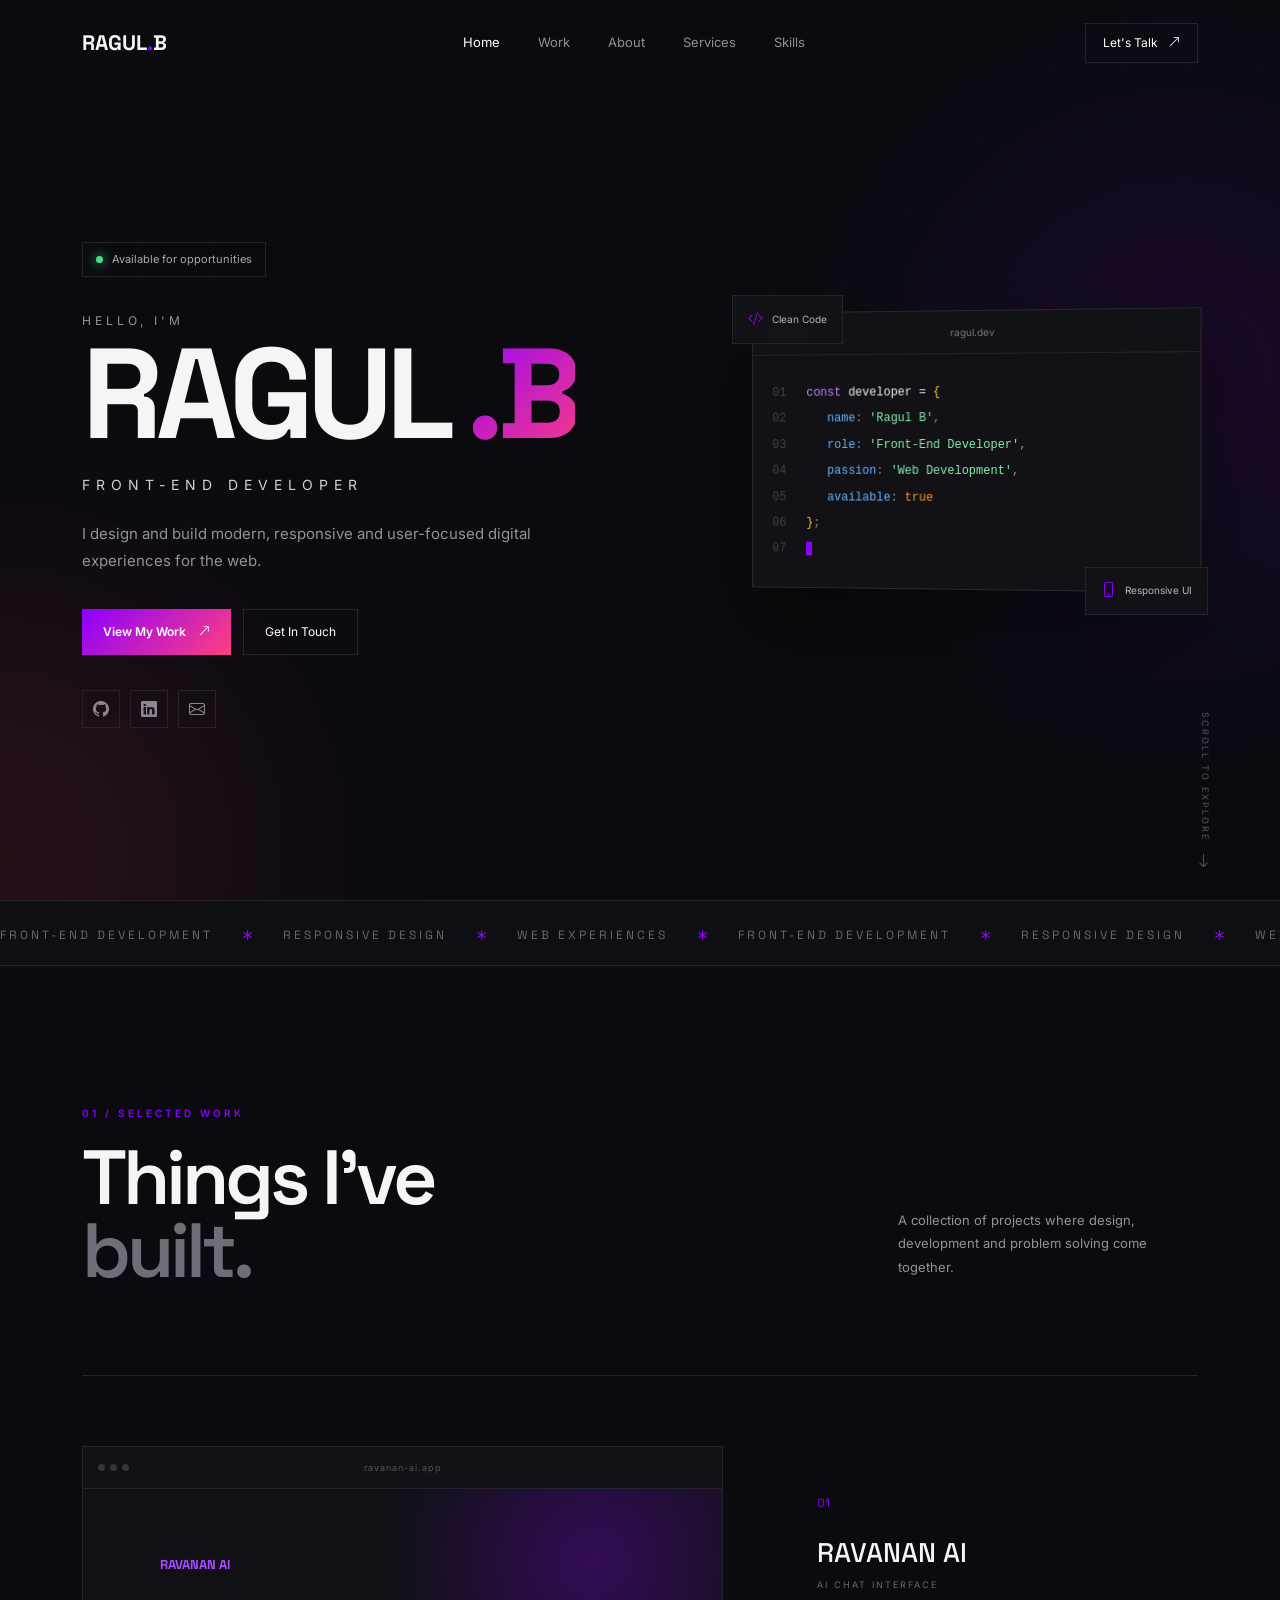
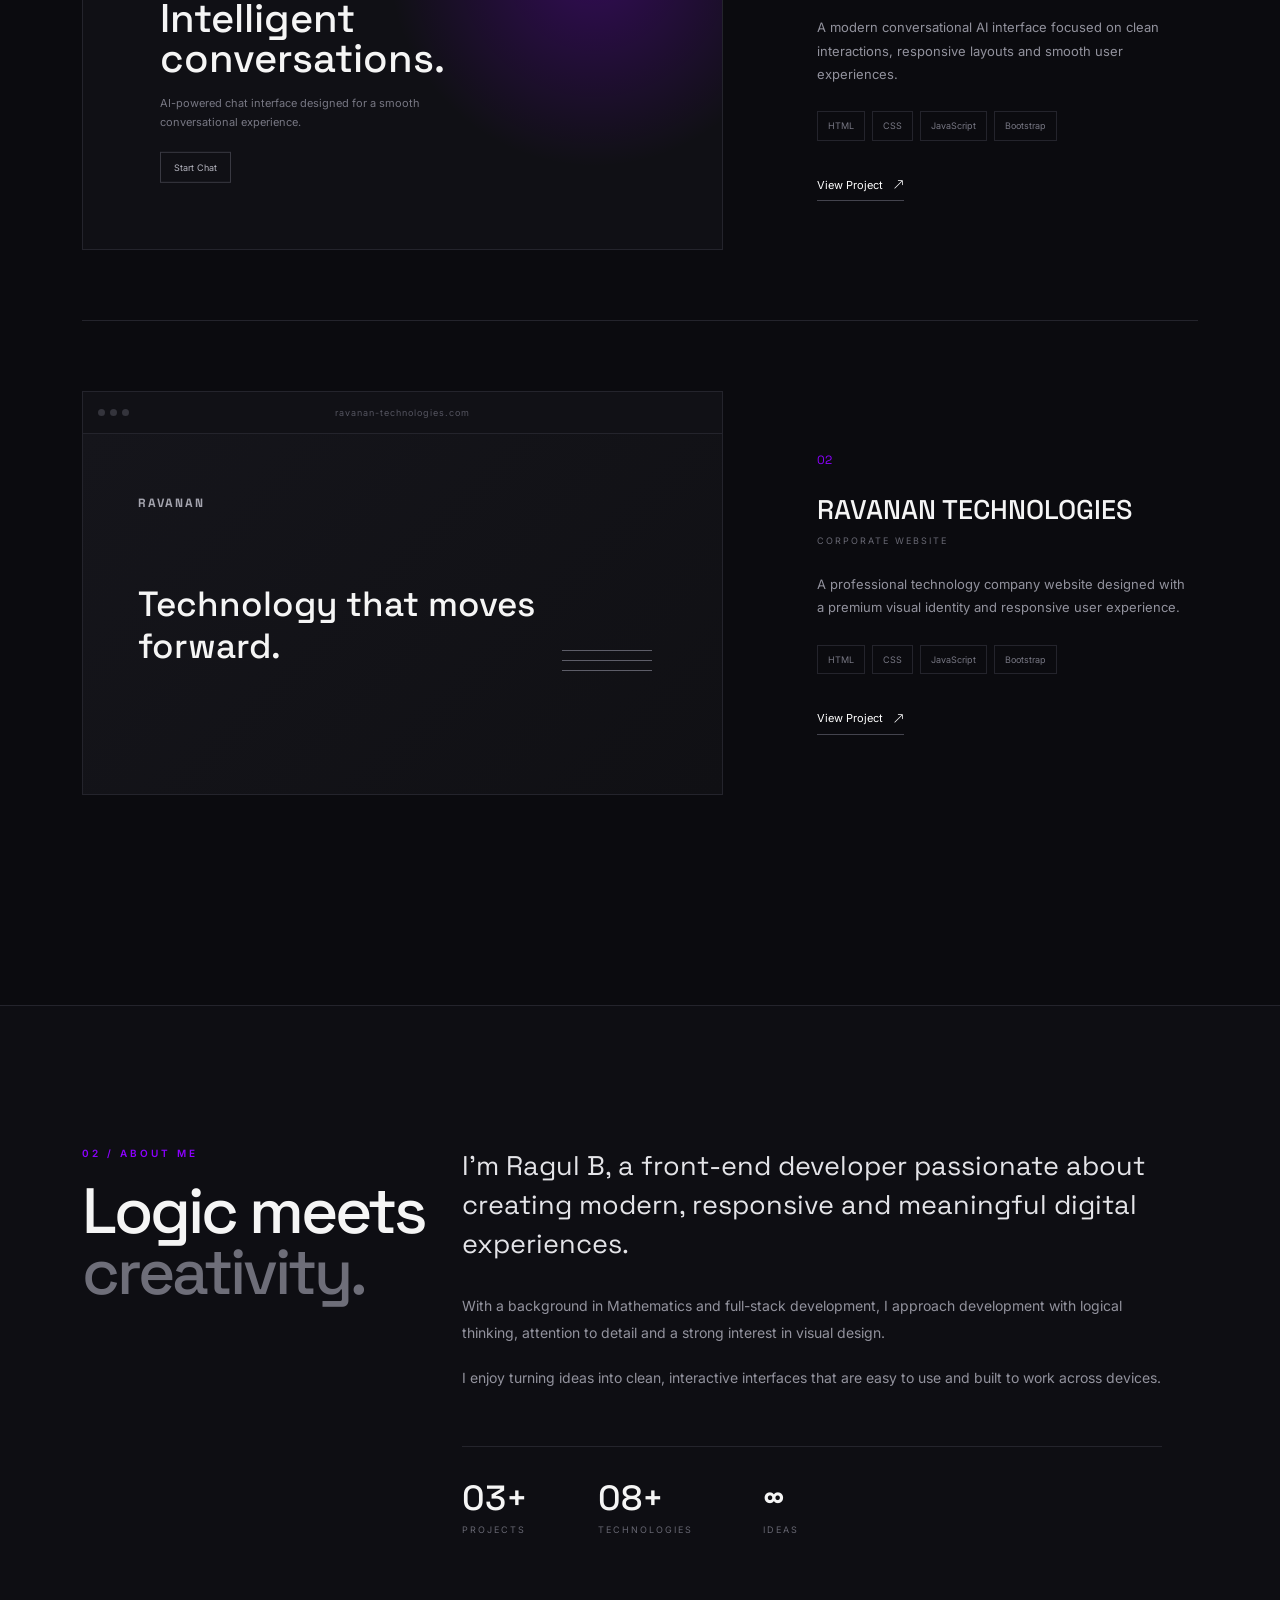
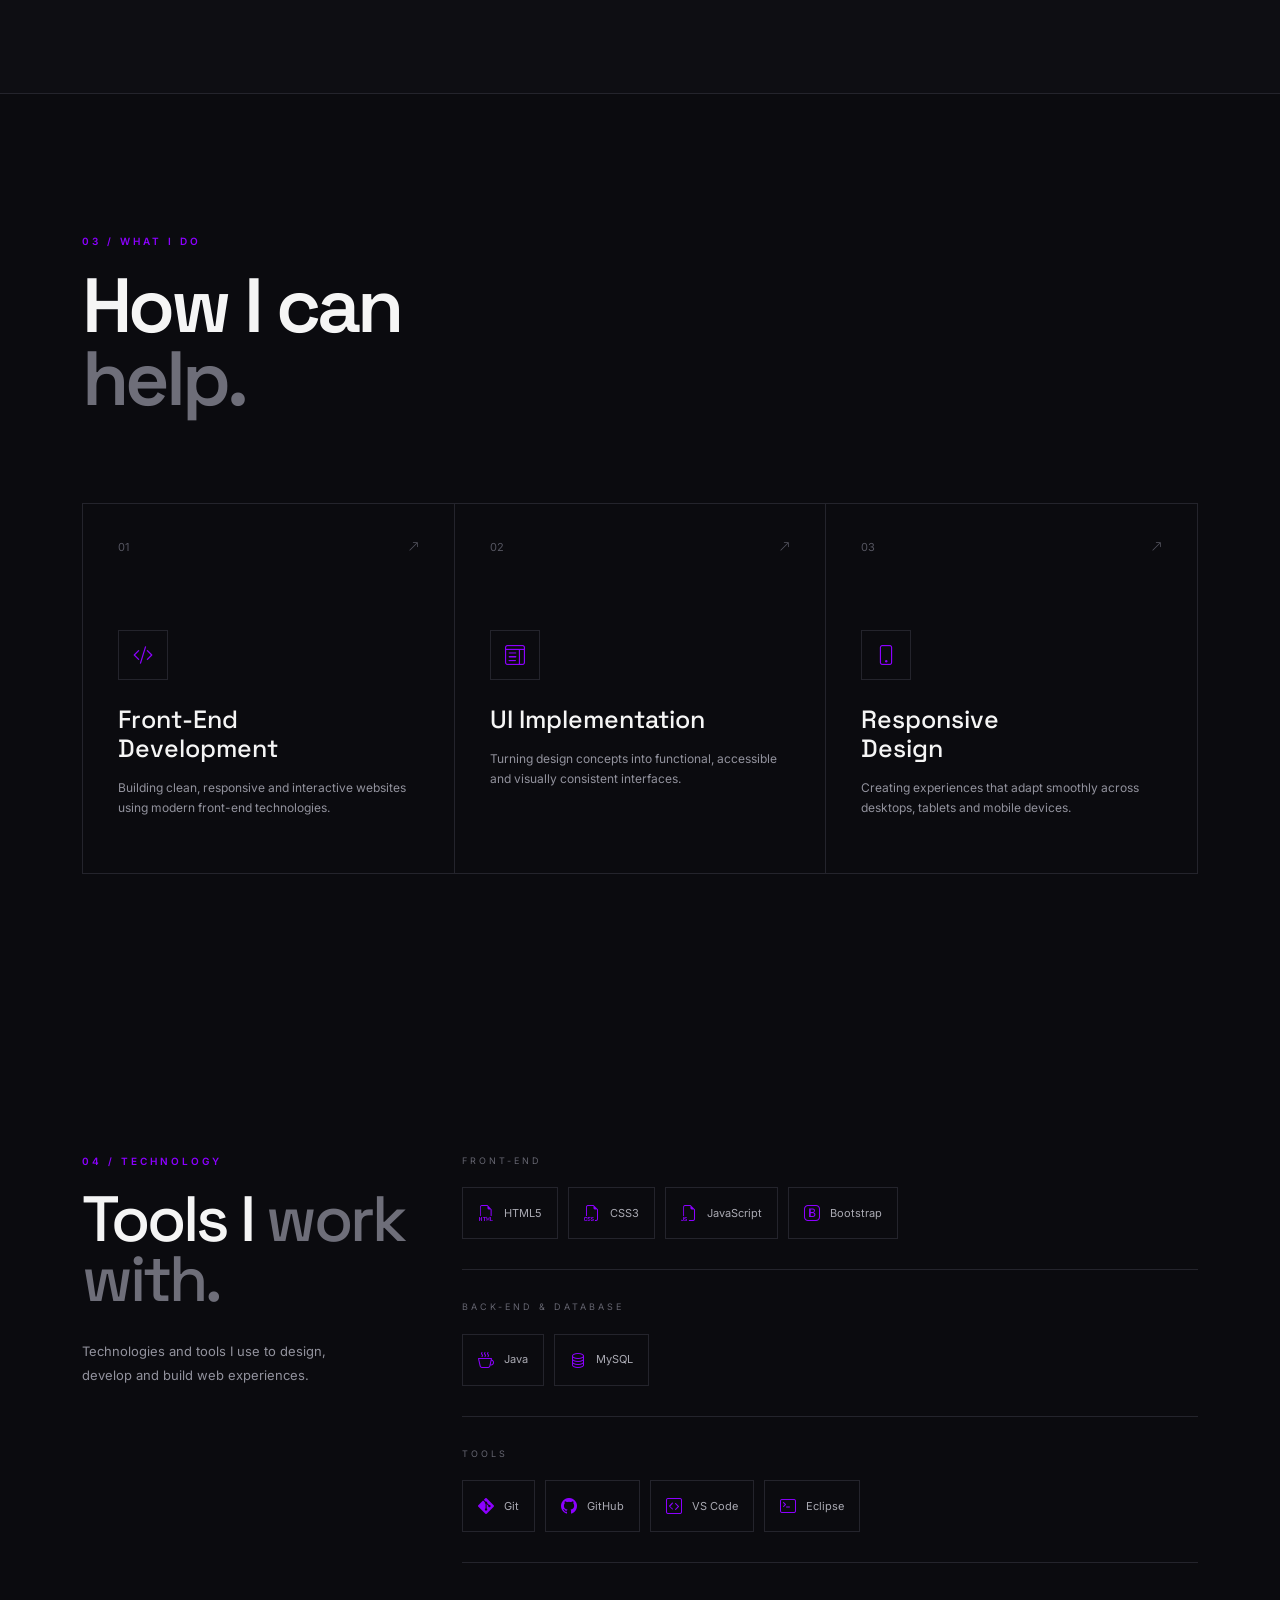
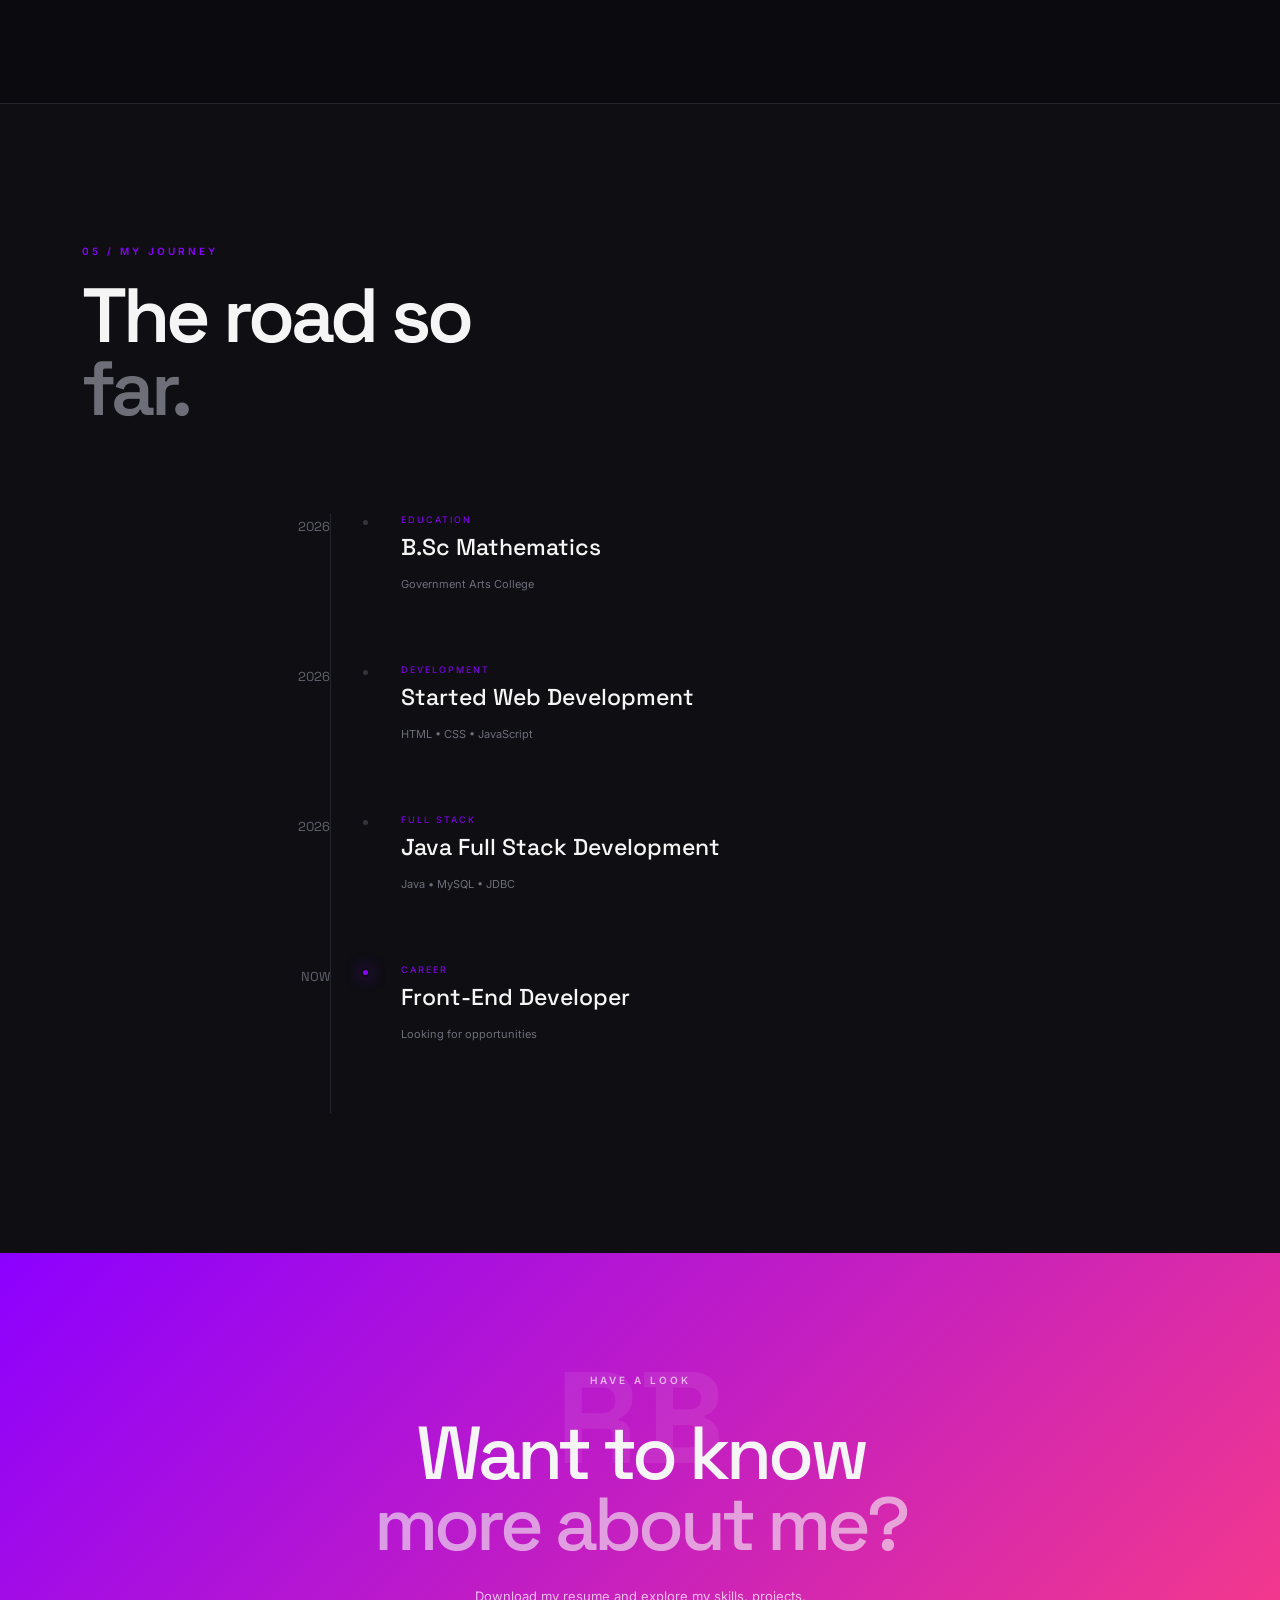
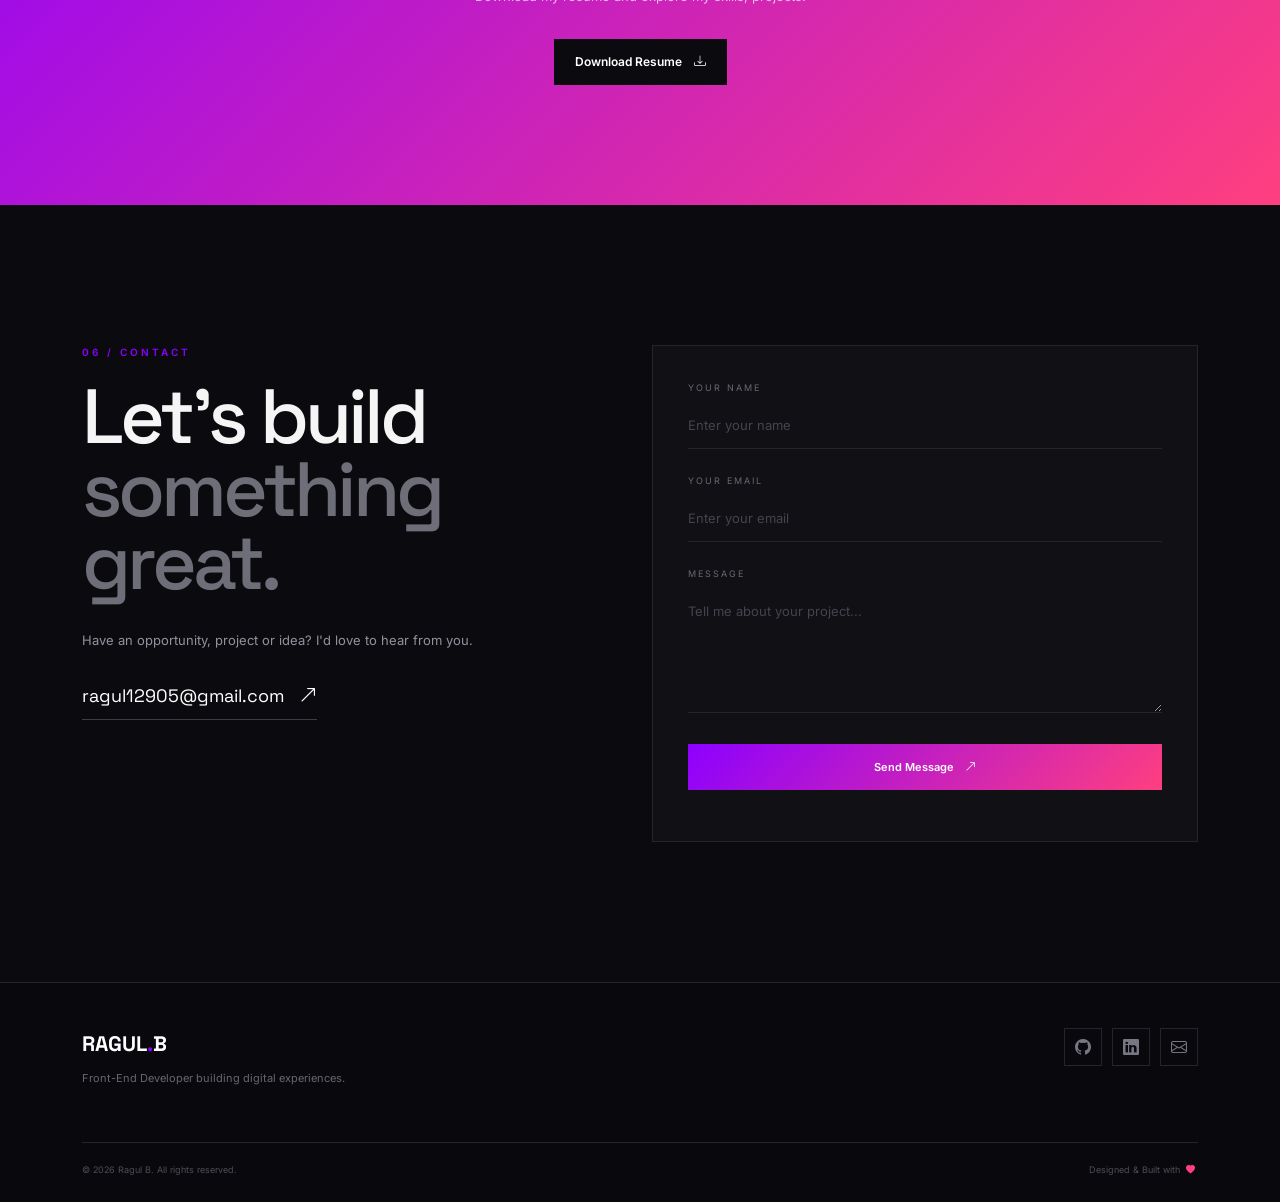
==== commit 8c45adeb: "Update index.html" ====
--- a/index.html
+++ b/index.html
@@ -425,7 +425,7 @@
 
                             </div>
 
-                            <a href="https://ravanan-ai-green.vercel.app/" class="project-link">
+                            <a href="https://ravanan-ai-green.vercel.app/" class="project-link" target="_blank">
                                 View Project
                                 <i class="bi bi-arrow-up-right"></i>
                             </a>
@@ -1256,11 +1256,11 @@
 
                 <div class="footer-socials">
 
-                    <a href="#" target="_blank">
+                    <a href="https://github.com/ravanan-true" target="_blank">
                         <i class="bi bi-github"></i>
                     </a>
 
-                    <a href="#" target="_blank">
+                    <a href="https://www.linkedin.com/in/ragul-developer/" target="_blank">
                         <i class="bi bi-linkedin"></i>
                     </a>
 
@@ -1310,4 +1310,4 @@
 <script src="script.js"></script>
 
 </body>
-</html>+</html>
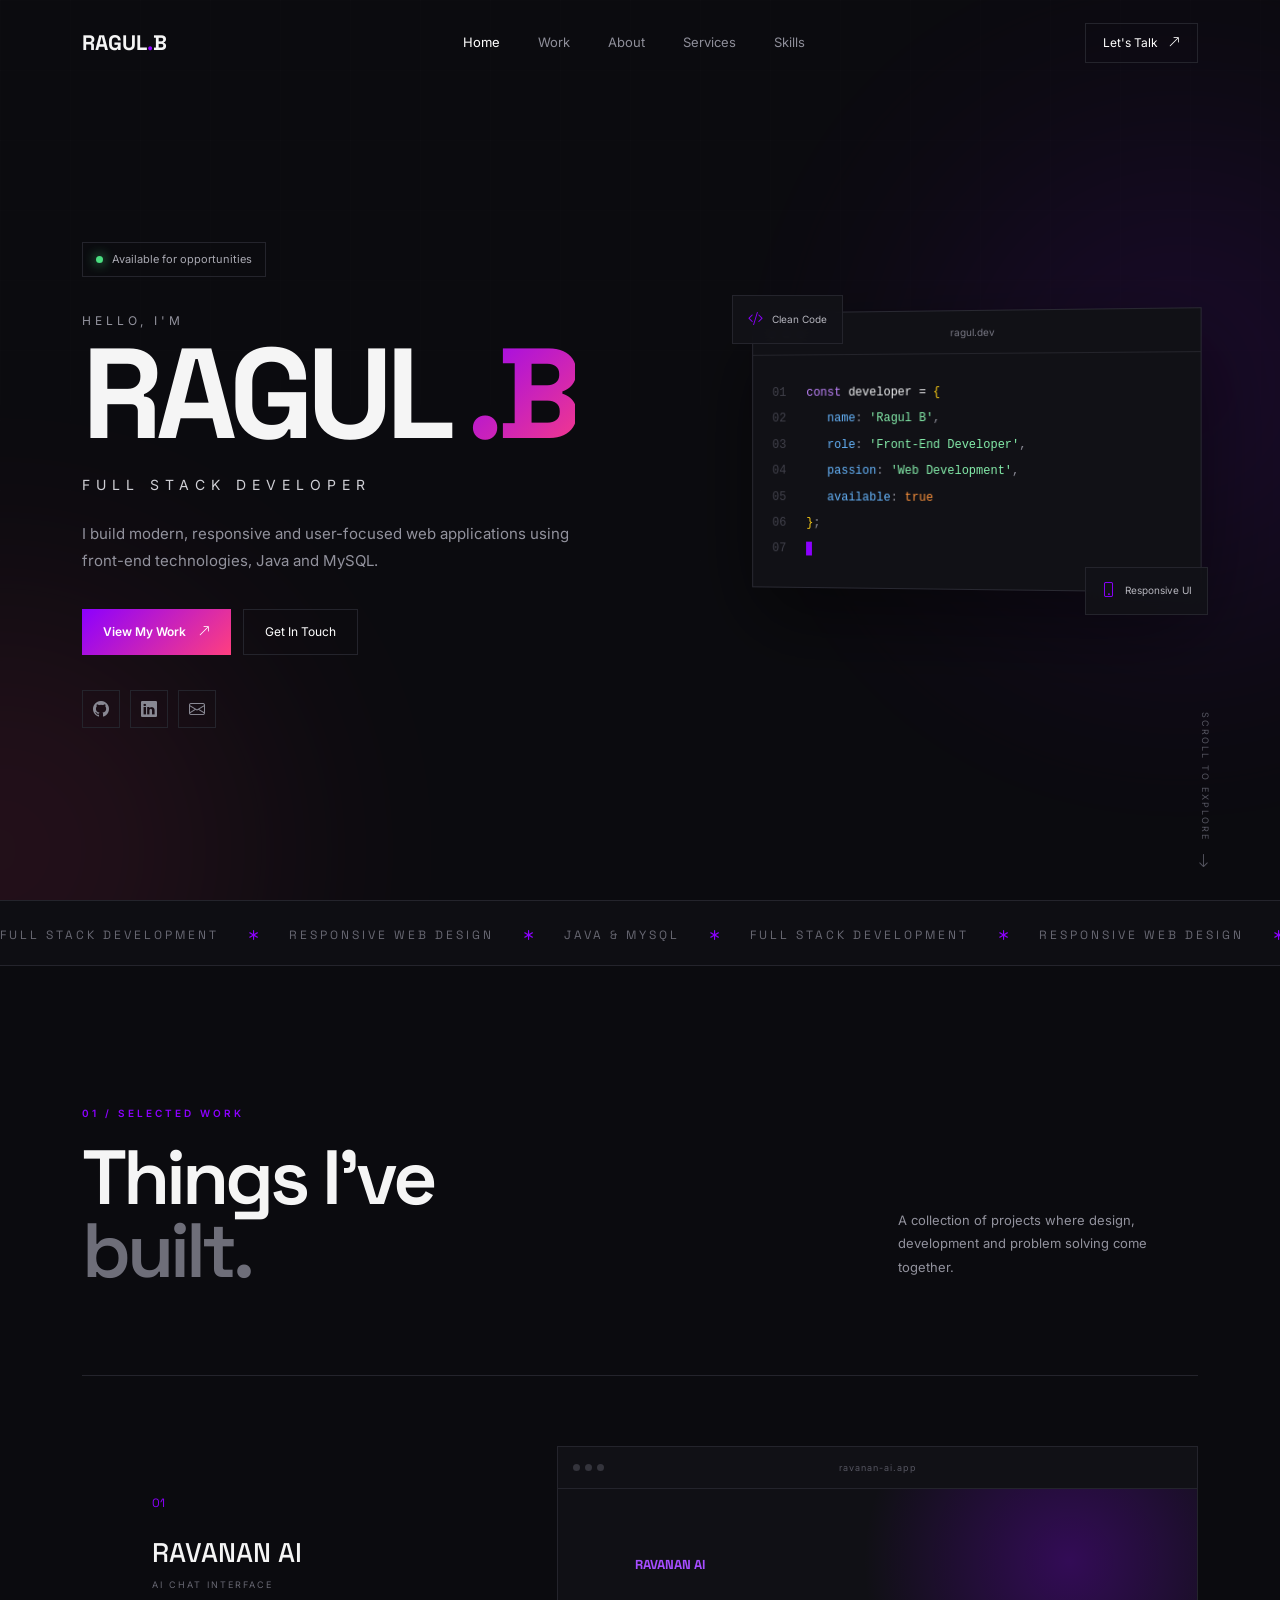
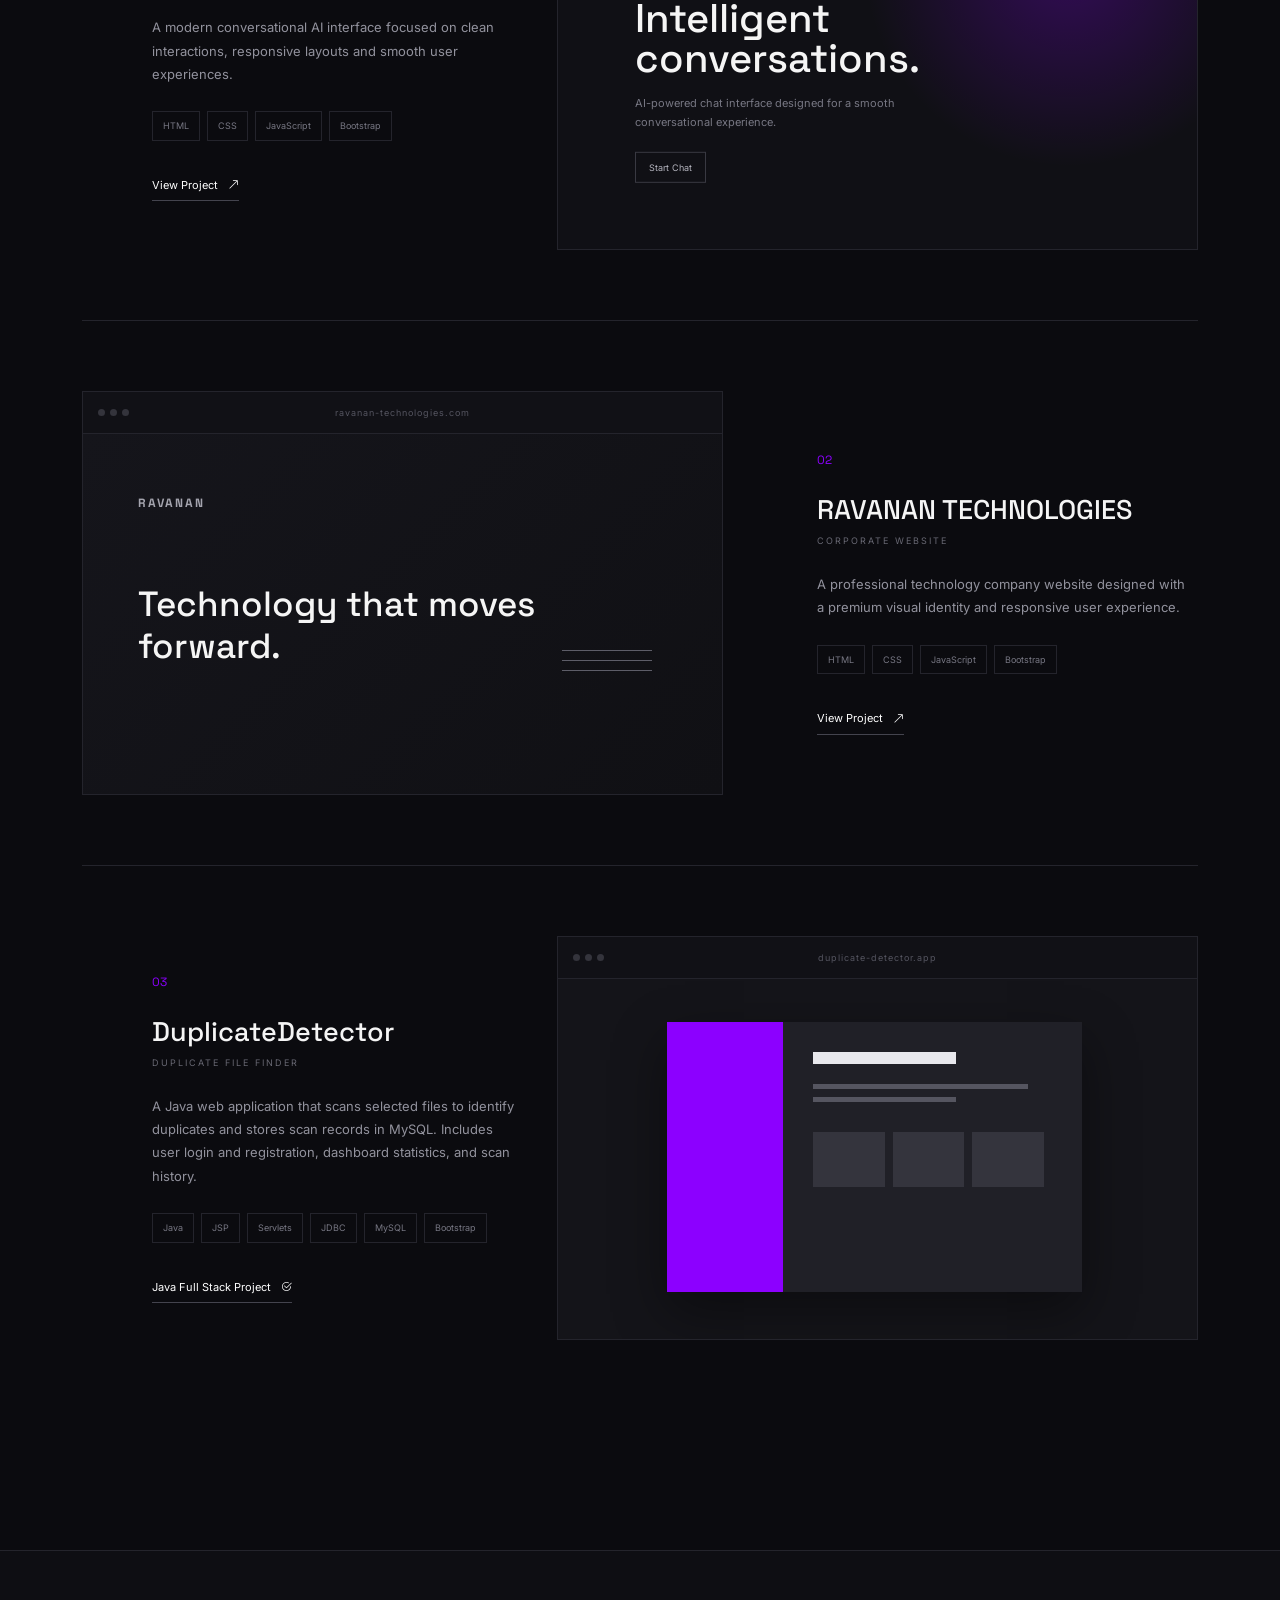
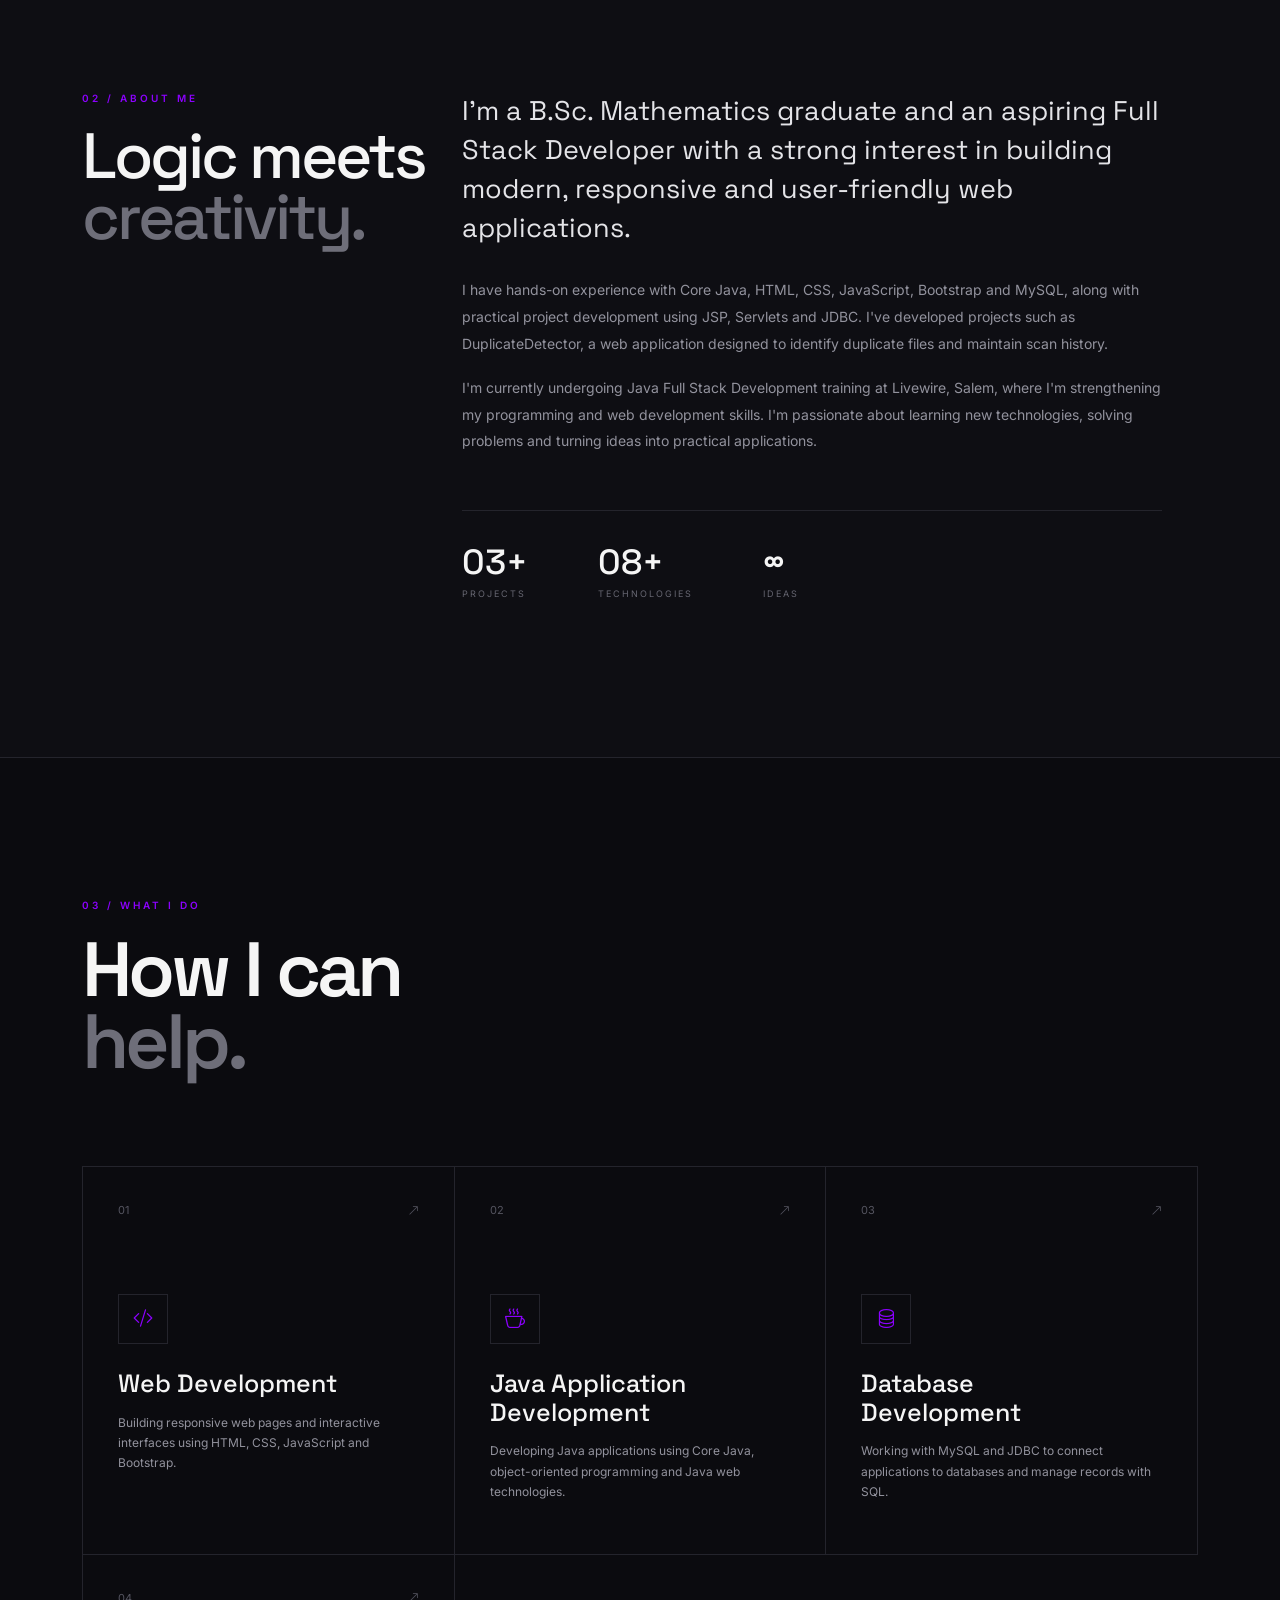
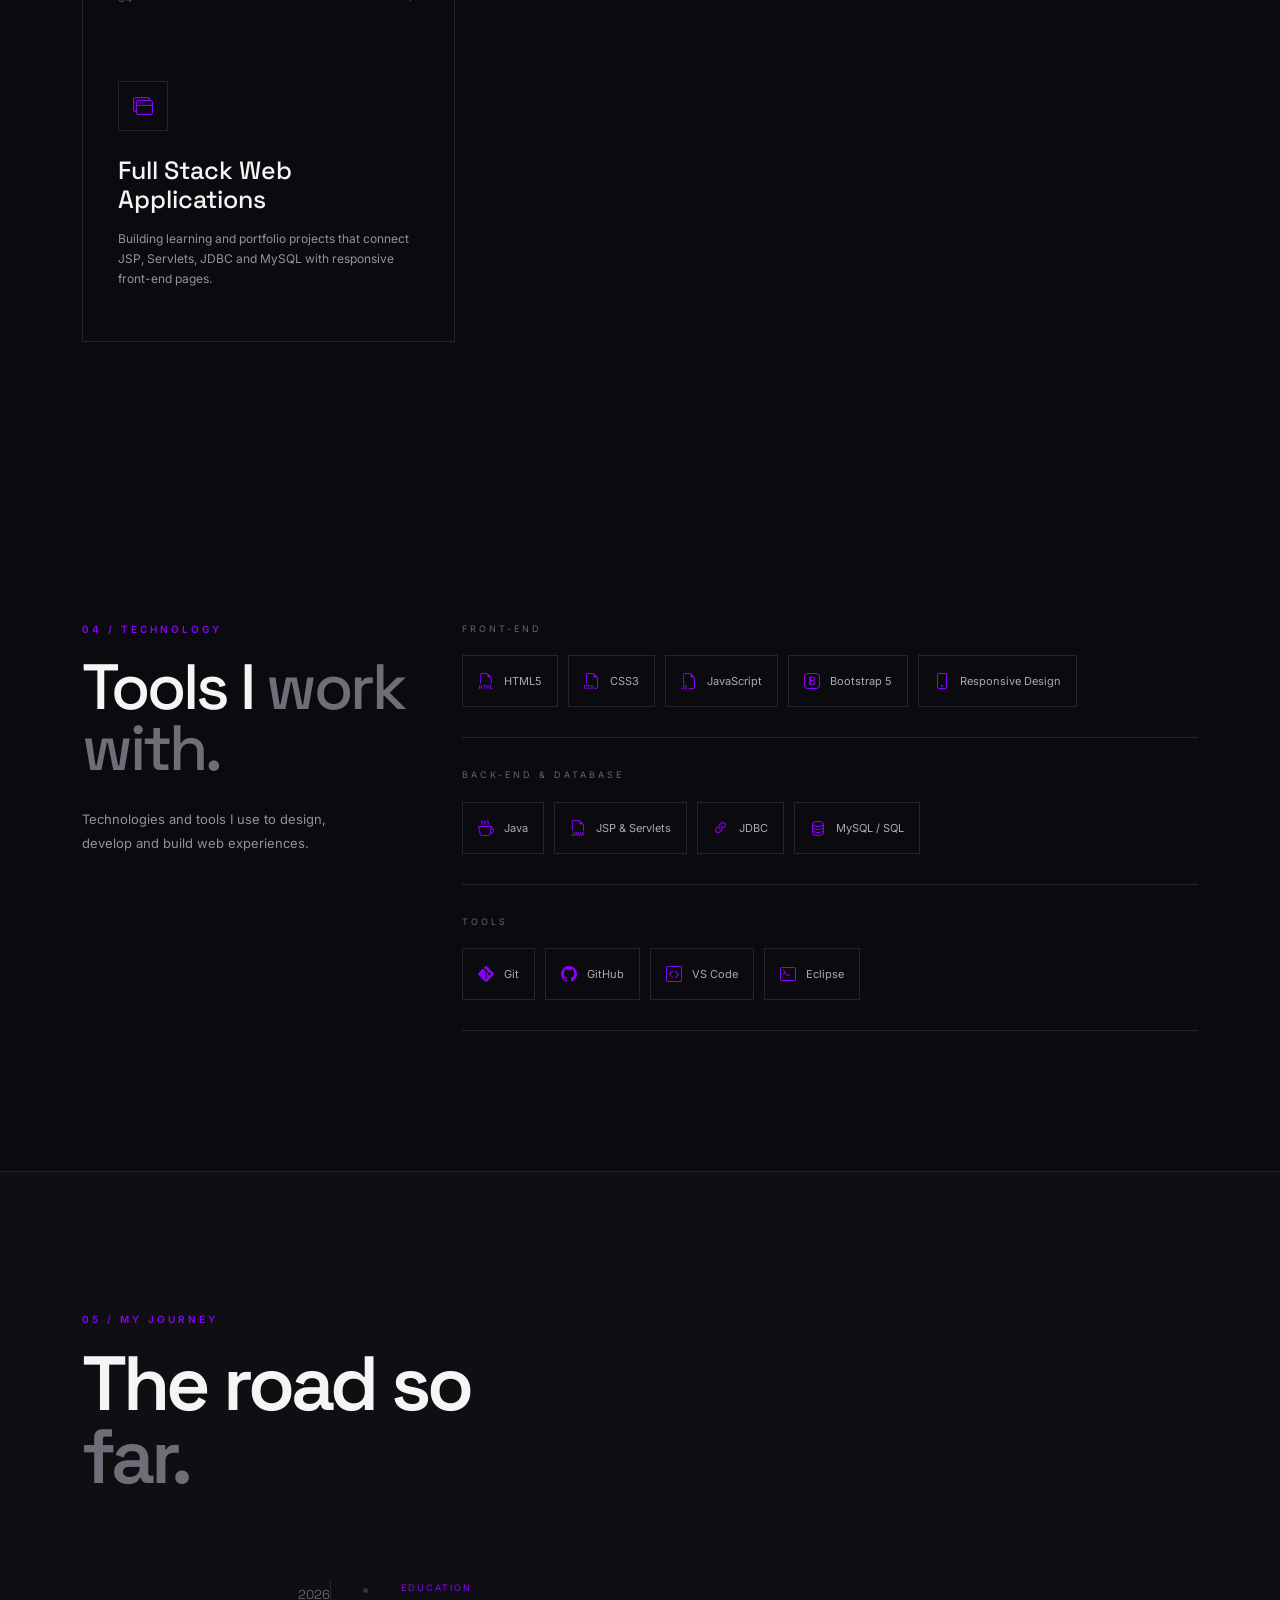
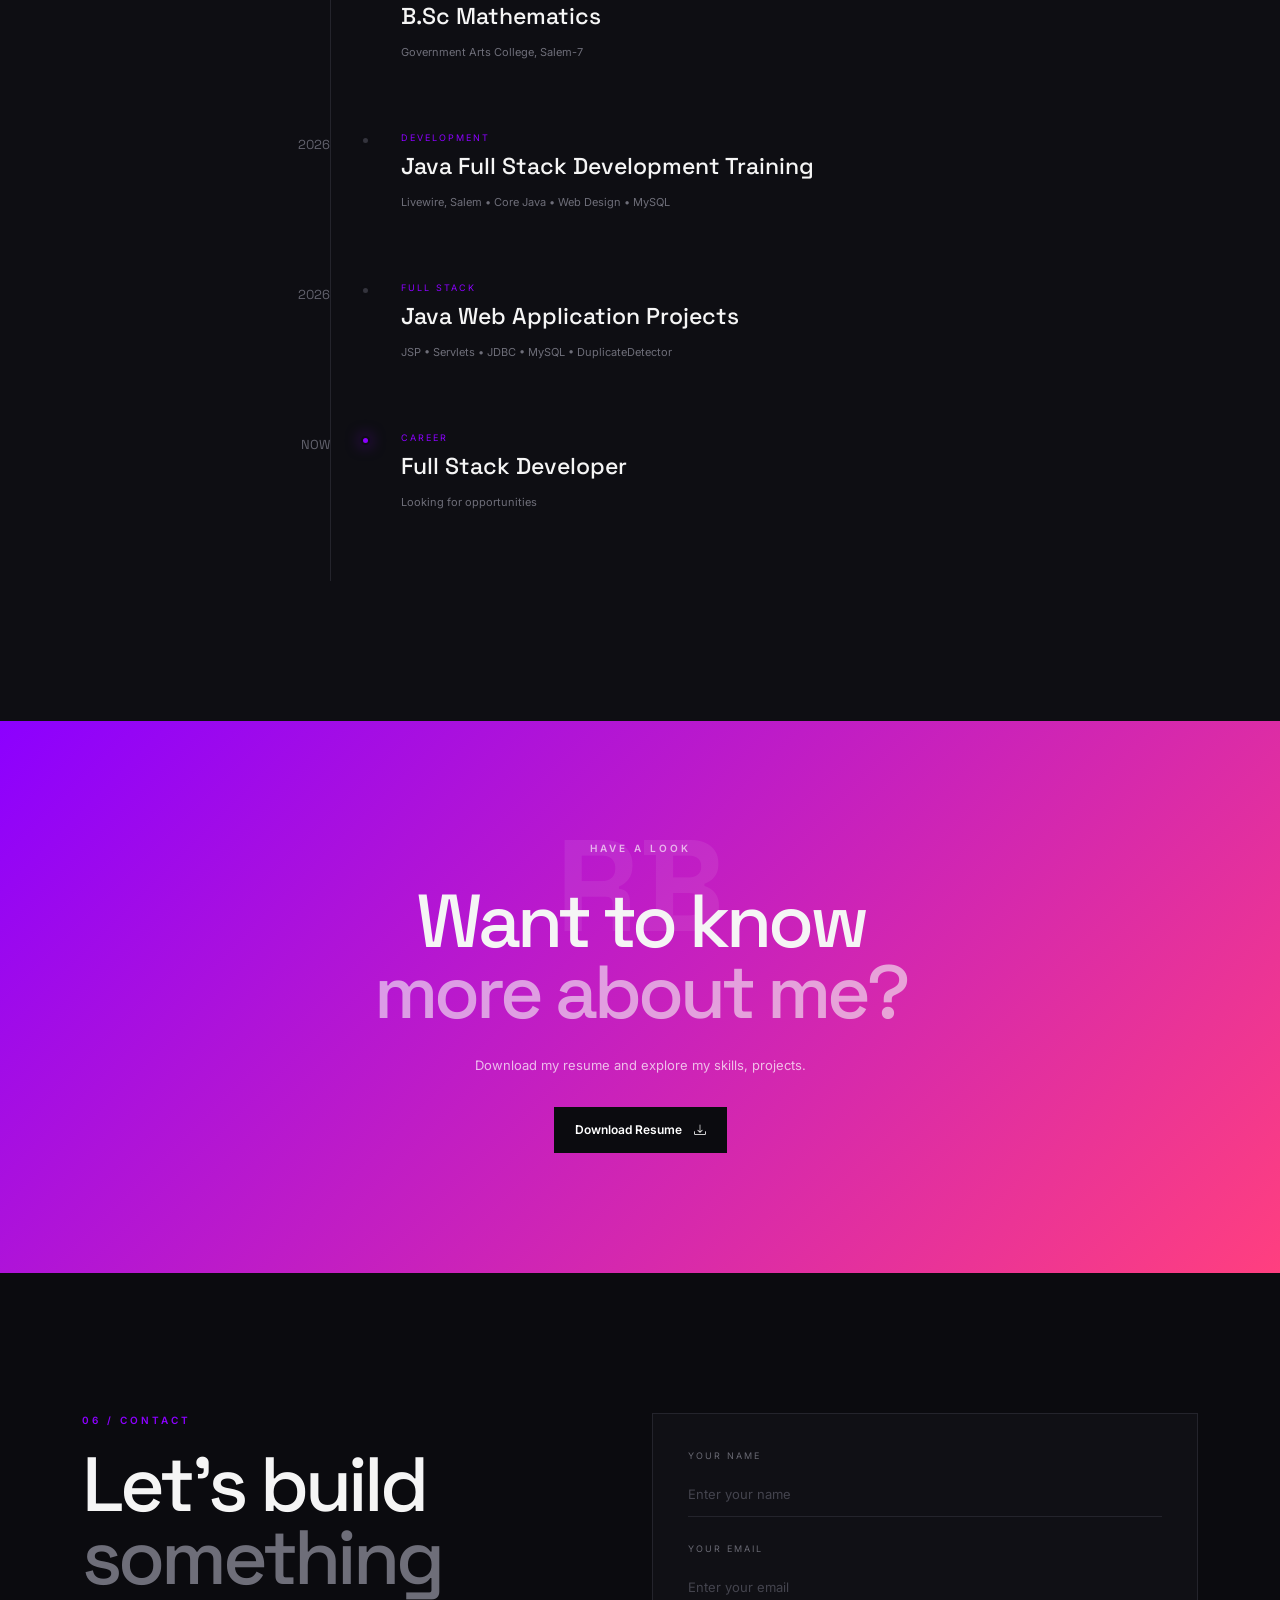
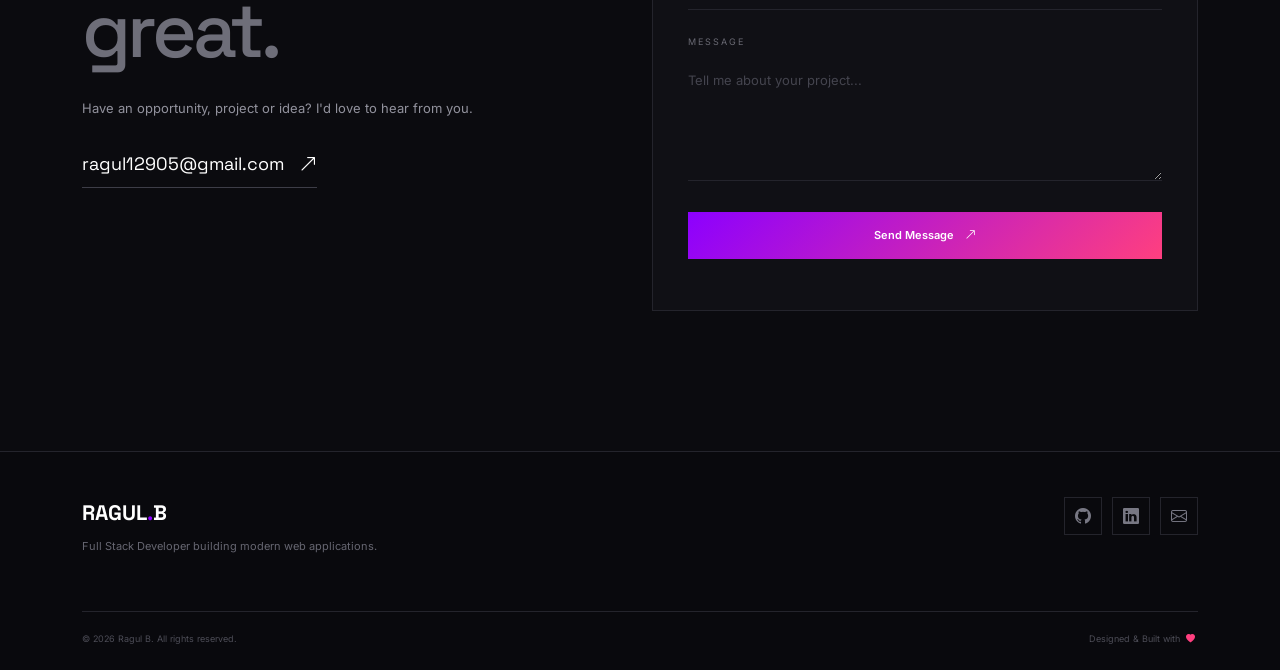
==== commit b30a9c9d: "Update index.html" ====
--- a/index.html
+++ b/index.html
@@ -1,24 +1,28 @@
 <!DOCTYPE html>
 <html lang="en">
+
 <head>
     <meta charset="UTF-8">
     <meta name="viewport" content="width=device-width, initial-scale=1.0">
     <title>Ragul B | Portfolio</title>
-    <meta name="description" content="Ragul B - Front-End Developer Portfolio. Explore projects, skills, experience and web development work.">
+    <meta name="description"
+        content="Ragul B - Full Stack Developer Portfolio. Explore projects, skills, education and web development work.">
 
     <link rel="icon" href="assets/favicon.png">
 
     <!-- Bootstrap -->
-    <link rel="stylesheet" href="https://cdn.jsdelivr.net/npm/bootstrap@5.3.3/dist/css/bootstrap.min.css" >
+    <link rel="stylesheet" href="https://cdn.jsdelivr.net/npm/bootstrap@5.3.3/dist/css/bootstrap.min.css">
 
     <!-- Bootstrap Icons -->
     <link rel="stylesheet" href="https://cdn.jsdelivr.net/npm/bootstrap-icons@1.11.3/font/bootstrap-icons.min.css">
 
     <!-- Google Font -->
-    <link href="https://fonts.googleapis.com/css2?family=Inter:wght@300;400;500;600;700;800&family=Space+Grotesk:wght@400;500;600;700&display=swap" rel="stylesheet">
+    <link
+        href="https://fonts.googleapis.com/css2?family=Inter:wght@300;400;500;600;700;800&family=Space+Grotesk:wght@400;500;600;700&display=swap"
+        rel="stylesheet">
 
     <link rel="stylesheet" href="style.css">
-    
+
 </head>
 
 <body>
@@ -46,11 +50,7 @@
                 RAGUL<span>.</span>B
             </a>
 
-            <button
-                class="navbar-toggler"
-                type="button"
-                data-bs-toggle="collapse"
-                data-bs-target="#navbarMenu">
+            <button class="navbar-toggler" type="button" data-bs-toggle="collapse" data-bs-target="#navbarMenu">
 
                 <i class="bi bi-list"></i>
 
@@ -128,12 +128,12 @@
                         </h1>
 
                         <div class="hero-role">
-                            FRONT-END DEVELOPER
+                            FULL STACK DEVELOPER
                         </div>
 
                         <p class="hero-description">
-                            I design and build modern, responsive and
-                            user-focused digital experiences for the web.
+                            I build modern, responsive and user-focused web applications using front-end technologies,
+                            Java and MySQL.
                         </p>
 
                         <div class="hero-buttons">
@@ -278,31 +278,31 @@
 
             <div class="marquee-content">
 
-                <span>FRONT-END DEVELOPMENT</span>
+                <span>FULL STACK DEVELOPMENT</span>
                 <i class="bi bi-asterisk"></i>
 
-                <span>RESPONSIVE DESIGN</span>
+                <span>RESPONSIVE WEB DESIGN</span>
                 <i class="bi bi-asterisk"></i>
 
-                <span>WEB EXPERIENCES</span>
+                <span>JAVA &amp; MYSQL</span>
                 <i class="bi bi-asterisk"></i>
 
-                <span>FRONT-END DEVELOPMENT</span>
+                <span>FULL STACK DEVELOPMENT</span>
                 <i class="bi bi-asterisk"></i>
 
-                <span>RESPONSIVE DESIGN</span>
+                <span>RESPONSIVE WEB DESIGN</span>
                 <i class="bi bi-asterisk"></i>
 
-                <span>WEB EXPERIENCES</span>
+                <span>JAVA &amp; MYSQL</span>
                 <i class="bi bi-asterisk"></i>
 
-                <span>FRONT-END DEVELOPMENT</span>
+                <span>FULL STACK DEVELOPMENT</span>
                 <i class="bi bi-asterisk"></i>
 
-                <span>RESPONSIVE DESIGN</span>
+                <span>RESPONSIVE WEB DESIGN</span>
                 <i class="bi bi-asterisk"></i>
 
-                <span>WEB EXPERIENCES</span>
+                <span>JAVA &amp; MYSQL</span>
                 <i class="bi bi-asterisk"></i>
 
             </div>
@@ -341,7 +341,7 @@
 
             <div class="project-item reveal">
 
-                <div class="row align-items-center">
+                <div class="row align-items-center flex-lg-row-reverse">
 
                     <div class="col-lg-7">
 
@@ -440,7 +440,7 @@
 
 
 
-<!-- 
+            <!-- 
             PROJECT 02 
 
             <div class="project-item reveal">
@@ -543,7 +543,7 @@
             -->
 
 
-        
+
 
             <!-- PROJECT 03 -->
 
@@ -626,10 +626,80 @@
 
                             </div>
 
-                            <a href="https://ravanan-true.github.io/ravanan-technologies/" class="project-link" target="_blank">
+                            <a href="https://ravanan-true.github.io/ravanan-technologies/" class="project-link"
+                                target="_blank">
                                 View Project
                                 <i class="bi bi-arrow-up-right"></i>
                             </a>
+
+                        </div>
+
+                    </div>
+
+                </div>
+
+            </div>
+
+
+
+            <!-- PROJECT 04: DUPLICATEDETECTOR -->
+
+            <div class="project-item reveal">
+
+                <div class="row align-items-center flex-lg-row-reverse">
+
+                    <div class="col-lg-7">
+
+                        <div class="project-image">
+
+                            <div class="project-browser">
+
+                                <div class="browser-top">
+                                    <div class="browser-dots"><span></span><span></span><span></span></div>
+                                    <div class="browser-address">duplicate-detector.app</div>
+                                </div>
+
+                                <div class="project-preview resume-preview">
+                                    <div class="resume-ui">
+                                        <div class="resume-sidebar"></div>
+                                        <div class="resume-content">
+                                            <div class="resume-title"></div>
+                                            <div class="resume-line"></div>
+                                            <div class="resume-line short"></div>
+                                            <div class="resume-boxes"><span></span><span></span><span></span></div>
+                                        </div>
+                                    </div>
+                                </div>
+
+                            </div>
+
+                        </div>
+
+                    </div>
+
+                    <div class="col-lg-5">
+
+                        <div class="project-details">
+
+                            <p class="project-number">03</p>
+                            <h3>DuplicateDetector</h3>
+                            <p class="project-type">DUPLICATE FILE FINDER</p>
+
+                            <p class="project-description">
+                                A Java web application that scans selected files to identify duplicates and stores scan
+                                records in MySQL. Includes user login and registration, dashboard statistics, and scan
+                                history.
+                            </p>
+
+                            <div class="tech-list">
+                                <span>Java</span><span>JSP</span><span>Servlets</span>
+                                <span>JDBC</span><span>MySQL</span><span>Bootstrap</span>
+                            </div>
+
+                            <span class="project-link" aria-label="Project details">
+                                Java Full Stack Project
+                                <i class="bi bi-check2-circle"></i>
+                            </span>
 
                         </div>
 
@@ -671,24 +741,21 @@
                     <div class="about-content reveal">
 
                         <p class="about-large">
-                            I'm Ragul B, a front-end developer
-                            passionate about creating modern,
-                            responsive and meaningful digital
-                            experiences.
+                            I'm a B.Sc. Mathematics graduate and an aspiring Full Stack Developer with a strong interest
+                            in building modern, responsive and user-friendly web applications.
                         </p>
 
                         <p>
-                            With a background in Mathematics and
-                            full-stack development, I approach
-                            development with logical thinking,
-                            attention to detail and a strong interest
-                            in visual design.
+                            I have hands-on experience with Core Java, HTML, CSS, JavaScript, Bootstrap and MySQL, along
+                            with practical project development using JSP, Servlets and JDBC. I've developed projects
+                            such as DuplicateDetector, a web application designed to identify duplicate files and
+                            maintain scan history.
                         </p>
 
                         <p>
-                            I enjoy turning ideas into clean,
-                            interactive interfaces that are easy to
-                            use and built to work across devices.
+                            I'm currently undergoing Java Full Stack Development training at Livewire, Salem, where I'm
+                            strengthening my programming and web development skills. I'm passionate about learning new
+                            technologies, solving problems and turning ideas into practical applications.
                         </p>
 
                         <div class="stats-row">
@@ -754,83 +821,34 @@
             <div class="services-grid">
 
                 <div class="service-card reveal">
-
-                    <div class="service-top">
-
-                        <span>01</span>
-
-                        <i class="bi bi-arrow-up-right"></i>
-
-                    </div>
-
-                    <div class="service-icon">
-                        <i class="bi bi-code-slash"></i>
-                    </div>
-
-                    <h3>
-                        Front-End
-                        Development
-                    </h3>
-
-                    <p>
-                        Building clean, responsive and interactive
-                        websites using modern front-end technologies.
-                    </p>
-
-                </div>
-
+                    <div class="service-top"><span>01</span><i class="bi bi-arrow-up-right"></i></div>
+                    <div class="service-icon"><i class="bi bi-code-slash"></i></div>
+                    <h3>Web Development</h3>
+                    <p>Building responsive web pages and interactive interfaces using HTML, CSS, JavaScript and
+                        Bootstrap.</p>
+                </div>
 
                 <div class="service-card reveal">
-
-                    <div class="service-top">
-
-                        <span>02</span>
-
-                        <i class="bi bi-arrow-up-right"></i>
-
-                    </div>
-
-                    <div class="service-icon">
-                        <i class="bi bi-layout-text-window"></i>
-                    </div>
-
-                    <h3>
-                        UI
-                        Implementation
-                    </h3>
-
-                    <p>
-                        Turning design concepts into functional,
-                        accessible and visually consistent interfaces.
-                    </p>
-
-                </div>
-
+                    <div class="service-top"><span>02</span><i class="bi bi-arrow-up-right"></i></div>
+                    <div class="service-icon"><i class="bi bi-cup-hot"></i></div>
+                    <h3>Java Application Development</h3>
+                    <p>Developing Java applications using Core Java, object-oriented programming and Java web
+                        technologies.</p>
+                </div>
 
                 <div class="service-card reveal">
-
-                    <div class="service-top">
-
-                        <span>03</span>
-
-                        <i class="bi bi-arrow-up-right"></i>
-
-                    </div>
-
-                    <div class="service-icon">
-                        <i class="bi bi-phone"></i>
-                    </div>
-
-                    <h3>
-                        Responsive
-                        Design
-                    </h3>
-
-                    <p>
-                        Creating experiences that adapt smoothly
-                        across desktops, tablets and mobile devices.
-                    </p>
-
+                    <div class="service-top"><span>03</span><i class="bi bi-arrow-up-right"></i></div>
+                    <div class="service-icon"><i class="bi bi-database"></i></div>
+                    <h3>Database Development</h3>
+                    <p>Working with MySQL and JDBC to connect applications to databases and manage records with SQL.</p>
+                </div>
+
+                <div class="service-card reveal">
+                    <div class="service-top"><span>04</span><i class="bi bi-arrow-up-right"></i></div>
+                    <div class="service-icon"><i class="bi bi-window-stack"></i></div>
+                    <h3>Full Stack Web Applications</h3>
+                    <p>Building learning and portfolio projects that connect JSP, Servlets, JDBC and MySQL with
+                        responsive front-end pages.</p>
                 </div>
 
             </div>
@@ -894,7 +912,12 @@
 
                                 <div class="skill-item">
                                     <i class="bi bi-bootstrap"></i>
-                                    <span>Bootstrap</span>
+                                    <span>Bootstrap 5</span>
+                                </div>
+
+                                <div class="skill-item">
+                                    <i class="bi bi-phone"></i>
+                                    <span>Responsive Design</span>
                                 </div>
 
                             </div>
@@ -914,8 +937,18 @@
                                 </div>
 
                                 <div class="skill-item">
+                                    <i class="bi bi-filetype-java"></i>
+                                    <span>JSP &amp; Servlets</span>
+                                </div>
+
+                                <div class="skill-item">
+                                    <i class="bi bi-link-45deg"></i>
+                                    <span>JDBC</span>
+                                </div>
+
+                                <div class="skill-item">
                                     <i class="bi bi-database"></i>
-                                    <span>MySQL</span>
+                                    <span>MySQL / SQL</span>
                                 </div>
 
                             </div>
@@ -1007,7 +1040,7 @@
                         </h3>
 
                         <span>
-                            Government Arts College
+                            Government Arts College, Salem-7
                         </span>
 
                     </div>
@@ -1028,11 +1061,11 @@
                         <p>DEVELOPMENT</p>
 
                         <h3>
-                            Started Web Development
+                            Java Full Stack Development Training
                         </h3>
 
                         <span>
-                            HTML • CSS • JavaScript
+                            Livewire, Salem • Core Java • Web Design • MySQL
                         </span>
 
                     </div>
@@ -1053,11 +1086,11 @@
                         <p>FULL STACK</p>
 
                         <h3>
-                            Java Full Stack Development
+                            Java Web Application Projects
                         </h3>
 
                         <span>
-                            Java • MySQL • JDBC
+                            JSP • Servlets • JDBC • MySQL • DuplicateDetector
                         </span>
 
                     </div>
@@ -1078,7 +1111,7 @@
                         <p>CAREER</p>
 
                         <h3>
-                            Front-End Developer
+                            Full Stack Developer
                         </h3>
 
                         <span>
@@ -1123,7 +1156,7 @@
                 </p>
 
                 <a href="Ragul Resume.pdf" class="btn-primary-custom" download>
-                     Download Resume
+                    Download Resume
                     <i class="bi bi-download"></i>
 
                 </a>
@@ -1139,7 +1172,7 @@
          CONTACT
     ========================================================= -->
 
-    <section class="section contact-section" id="contact" >
+    <section class="section contact-section" id="contact">
 
         <div class="container">
 
@@ -1161,8 +1194,7 @@
                         I'd love to hear from you.
                     </p>
 
-                    <a href="mailto:ragul12905l@gmail.com"
-                       class="email-link">
+                    <a href="mailto:ragul12905@gmail.com" class="email-link">
 
                         ragul12905@gmail.com
 
@@ -1176,7 +1208,10 @@
                 <div class="col-lg-6">
 
                     <form class="contact-form reveal" id="contactForm"
-                        action="https://formsubmit.co/ragul12905@gmail.com" method="POST">
+                        action="https://formsubmit.co/ajax/ragul12905@gmail.com" method="POST">
+
+                        <input type="hidden" name="_subject" value="New Portfolio Contact Message">
+                        <input type="hidden" name="_template" value="table">
 
                         <div class="form-group">
 
@@ -1206,7 +1241,8 @@
                                 MESSAGE
                             </label>
 
-                            <textarea id="message" name="message" rows="5" placeholder="Tell me about your project..." required></textarea>
+                            <textarea id="message" name="message" rows="5" placeholder="Tell me about your project..."
+                                required></textarea>
 
                         </div>
 
@@ -1247,8 +1283,8 @@
                     </a>
 
                     <p>
-                        Front-End Developer building
-                        digital experiences.
+                        Full Stack Developer building
+                        modern web applications.
                     </p>
 
                 </div>
@@ -1299,15 +1335,15 @@
     </button>
 
 
-<!-- Bootstrap JS -->
-
-<script
-    src="https://cdn.jsdelivr.net/npm/bootstrap@5.3.3/dist/js/bootstrap.bundle.min.js">
-</script>
-
-<!-- Custom JS -->
-
-<script src="script.js"></script>
+    <!-- Bootstrap JS -->
+
+    <script src="https://cdn.jsdelivr.net/npm/bootstrap@5.3.3/dist/js/bootstrap.bundle.min.js">
+    </script>
+
+    <!-- Custom JS -->
+
+    <script src="script.js"></script>
 
 </body>
+
 </html>
